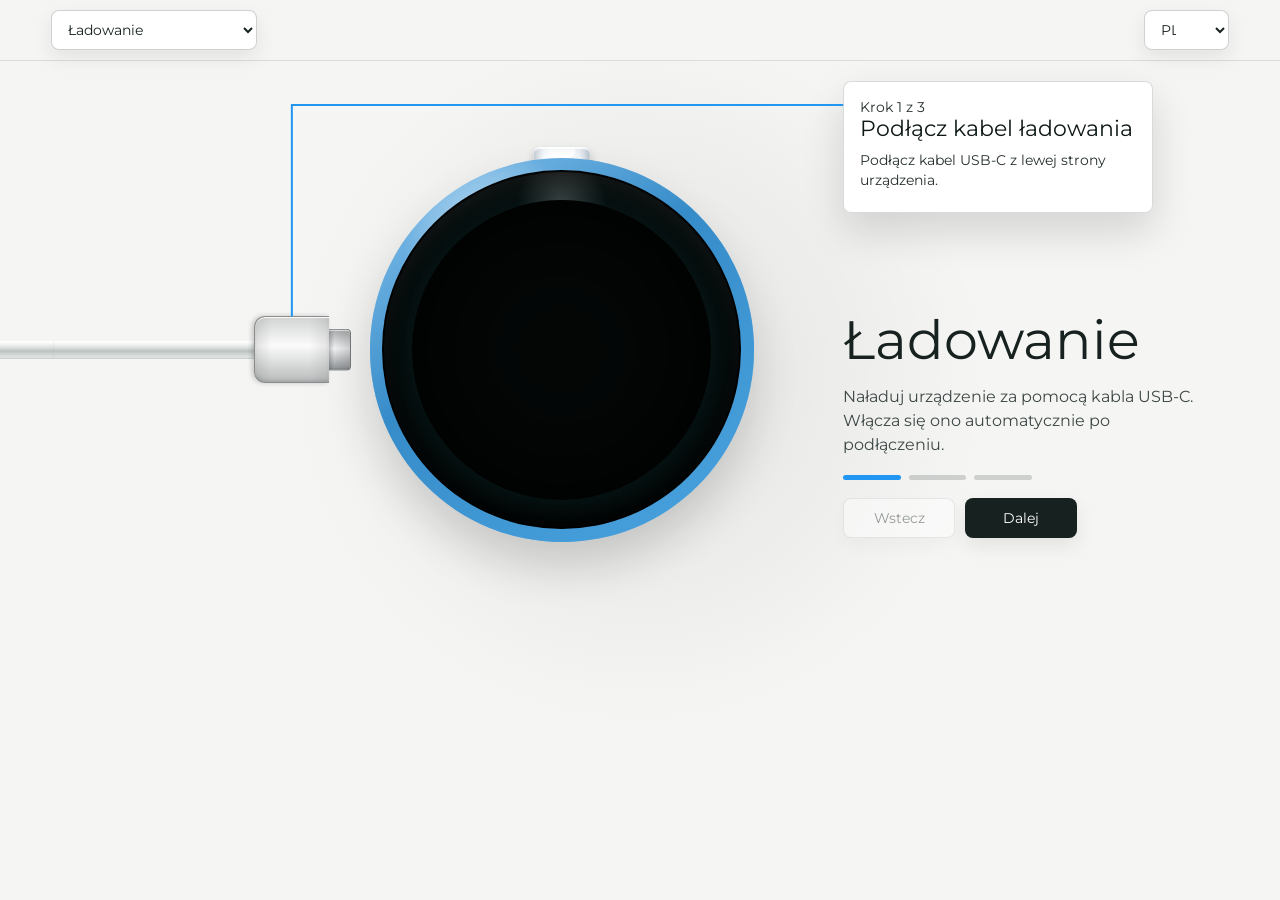
==== howto/011_charging.html @ 19d11f2d "feat: unified howto layout with multi-language and CI/CD" ====
<!DOCTYPE html>
<html lang="pl">
  <head>
    <meta charset="UTF-8" />
    <meta name="viewport" content="width=device-width, initial-scale=1.0" />
    <title></title>
    <link rel="preconnect" href="https://fonts.googleapis.com" />
    <link rel="preconnect" href="https://fonts.gstatic.com" crossorigin />
    <link href="https://fonts.googleapis.com/css2?family=Montserrat:wght@400&display=swap" rel="stylesheet" />
    <link rel="stylesheet" href="../styles.css" />
    <style>
      :root {
        --device-size: min(55vw, 600px);
      }

      body {
        align-items: stretch;
        overflow-x: hidden;
        background:
          radial-gradient(circle at 50% 42%, rgba(0, 0, 0, 0.08), transparent 42%),
          #f5f6f4;
      }

      .howto-header {
        position: fixed;
        inset: 0 0 auto;
        z-index: 50;
        min-height: 60px;
        display: flex;
        align-items: center;
        justify-content: flex-end;
        padding: 10px clamp(18px, 4vw, 64px);
        border-bottom: 1px solid rgba(23, 34, 32, 0.12);
        background: rgba(245, 246, 244, 0.9);
        -webkit-backdrop-filter: blur(14px);
        backdrop-filter: blur(14px);
      }

      .howto-stage {
        --device-size: min(30vw, 410px, calc(100svh - 180px));
        --charge-head-width: clamp(56px, calc(var(--device-size) * 0.195), 88px);
        --charge-head-height: clamp(49px, calc(var(--device-size) * 0.174), 78px);
        --charge-metal-width: clamp(17px, calc(var(--device-size) * 0.06), 27px);
        --charge-metal-height: clamp(32px, calc(var(--device-size) * 0.111), 50px);
        --charge-wire-head-overlap: 0px;
        --charge-metal-overlap: -1px;
        --charge-wire-width: clamp(104px, calc(var(--device-size) * 0.525), 292px);
        --charge-wire-height: clamp(13px, calc(var(--device-size) * 0.048), 23px);
        --charge-unplug-offset: clamp(-46px, calc(var(--device-size) * -0.105), -28px);
        --charge-callout-size: clamp(116px, calc(var(--device-size) * 0.414), 188px);
        --charge-br-large: clamp(8.6px, calc(var(--device-size) * 0.035), 14px);
        --charge-br-med: clamp(7.2px, calc(var(--device-size) * 0.029), 11.7px);
        --charge-br-small: clamp(2.9px, calc(var(--device-size) * 0.011), 4.7px);
        --charge-callout-left: clamp(29px, calc(var(--device-size) * 0.11), 44px);
        --howto-card-width: min(310px, calc(100vw - 40px));
        --case-padding: clamp(12px, calc(var(--device-size) * 0.033), 20px);
        --bezel-padding: clamp(18px, calc(var(--device-size) * 0.077), 48px);
        --howto-cross-scale: clamp(0.52, calc(var(--device-size) / 920), 0.68);
        --screen-size: calc(var(--device-size) - (var(--case-padding) * 2) - (var(--bezel-padding) * 2));
        min-height: 100svh;
        padding: clamp(72px, 9svh, 118px) clamp(28px, 6vw, 128px) 32px;
        position: relative;
        display: grid;
        grid-template-columns: minmax(340px, calc(var(--device-size) + var(--charge-wire-width) + var(--charge-head-width) + 32px)) minmax(280px, 360px);
        grid-template-rows: auto;
        grid-template-areas:
          "device side";
        align-items: start;
        justify-content: center;
        row-gap: clamp(34px, 4vw, 64px);
        column-gap: clamp(56px, 7vw, 120px);
      }

      .howto-stage .controls,
      .howto-stage .controls-toggle {
        display: none;
      }

      .howto-device-wrap {
        position: relative;
        isolation: isolate;
        display: grid;
        grid-template-columns: var(--charge-wire-width) var(--charge-head-width) var(--device-size);
        grid-template-rows: auto;
        justify-content: end;
        justify-items: end;
        align-items: center;
        width: min(100%, calc(var(--device-size) + var(--charge-wire-width) + var(--charge-head-width) + 32px));
        min-width: 0;
        padding-top: calc(var(--device-size) * 0.2);
        padding-inline: 0;
        grid-area: device;
      }

      .howto-card {
        grid-area: side;
        position: relative;
        justify-self: start;
        width: var(--howto-card-width);
        max-width: 100%;
        min-height: 132px;
        padding: 15px 16px 16px;
        border: 1px solid rgba(23, 34, 32, 0.16);
        border-radius: 8px;
        background: rgba(255, 255, 255, 0.94);
        color: #172220;
        box-shadow: 0 18px 42px rgba(0, 0, 0, 0.14);
      }

      .howto-connector {
        position: absolute;
        inset: 0;
        width: 100%;
        height: 100%;
        pointer-events: none;
        z-index: 15;
        overflow: visible;
      }

      .howto-connector path {
        fill: none;
        stroke: #2196f3;
        stroke-width: 2;
      }

      .howto-step-kicker {
        margin: 0 0 7px;
        color: #57615f;
        font-size: 12px;
        line-height: 1.2;
      }

      .howto-card h1 {
        margin: 0 0 8px;
        color: #0e1817;
        font-size: 22px;
        font-weight: 400;
        line-height: 1.12;
      }

      .howto-card p {
        margin: 0;
        color: #26302f;
        font-size: 14px;
        line-height: 1.45;
      }

      .howto-panel {
        display: grid;
        justify-self: start;
        margin-top: 232px;
        max-width: 360px;
        gap: 18px;
        color: #172220;
        grid-area: side;
      }

      .howto-panel h2 {
        margin: 0;
        font-size: clamp(30px, 5vw, 54px);
        font-weight: 400;
        line-height: 1;
      }

      .howto-panel p {
        margin: 0;
        max-width: 34ch;
        color: #3d4745;
        font-size: 16px;
        line-height: 1.5;
      }

      .howto-language {
        display: flex;
        align-items: center;
        gap: 10px;
      }

      .howto-language span {
        color: #57615f;
        font-size: 12px;
        line-height: 1.2;
      }

      .howto-language select {
        width: 180px;
        height: 40px;
        padding: 0 36px 0 12px;
        border: 1px solid rgba(23, 34, 32, 0.2);
        border-radius: 8px;
        background: #fff;
        color: #172220;
        font: inherit;
        font-size: 14px;
        cursor: pointer;
        box-shadow: 0 8px 20px rgba(0, 0, 0, 0.08);
      }

      .howto-controls {
        display: flex;
        flex-wrap: wrap;
        gap: 10px;
      }

      .howto-controls button {
        height: 40px;
        min-width: 112px;
        border: 1px solid rgba(23, 34, 32, 0.2);
        border-radius: 8px;
        background: #fff;
        color: #172220;
        font: inherit;
        font-size: 14px;
        cursor: pointer;
        box-shadow: 0 8px 20px rgba(0, 0, 0, 0.08);
      }

      .howto-controls button:last-child {
        background: #172220;
        color: #fff;
      }

      .howto-controls button:disabled {
        opacity: 0.42;
        cursor: default;
      }

      .howto-progress {
        display: grid;
        grid-template-columns: repeat(5, 1fr);
        gap: 8px;
        width: min(320px, 100%);
      }

      .howto-progress span {
        height: 5px;
        border-radius: 999px;
        background: rgba(23, 34, 32, 0.18);
      }

      .howto-progress span[aria-current="step"] {
        background: #2196f3;
      }

      .howto-stage .device__knob {
        top: calc(var(--device-size) * -0.028);
        z-index: 0;
      }

      .howto-stage .device::before {
        position: absolute;
        inset: 0;
        border-radius: inherit;
        background: inherit;
        content: "";
        pointer-events: none;
        z-index: 1;
      }

      .howto-stage .device__bezel {
        position: relative;
        z-index: 2;
      }

      .howto-stage .device {
        position: relative;
        grid-column: 3;
        grid-row: 1;
        justify-self: start;
        z-index: 2;
        max-width: 100%;
      }

      .howto-stage .device__knob-hit {
        z-index: 22;
      }

      .howto-stage .device__knob-hit::after {
        position: absolute;
        inset: -10px;
        border: 2px solid #2196f3;
        border-radius: inherit;
        box-shadow: 0 0 0 8px rgba(33, 150, 243, 0.18);
        content: "";
        opacity: 0;
        pointer-events: none;
      }

      .howto-stage .device--callout .device__knob-hit::after {
        animation: howto-pulse 1300ms ease-in-out infinite;
        opacity: 1;
      }

      .howto-stage .device--off .screen__art,
      .howto-stage .device--off .screen-panel {
        opacity: 0 !important;
        visibility: hidden !important;
      }

      .howto-stage .device--off .screen::after {
        opacity: 0.82;
      }

      .howto-stage .device--booting .rosary-view,
      .howto-stage .device--booting .beads {
        opacity: 0;
      }

      .howto-stage .cross {
        transform: translate(-50%, -50%) scale(var(--howto-cross-scale));
        transform-origin: center;
      }

      .usbc-cable {
        position: relative;
        left: var(--charge-unplug-offset);
        grid-column: 1 / 3;
        grid-row: 1;
        justify-self: end;
        display: flex;
        align-items: center;
        transition: left 0.6s cubic-bezier(0.22, 1, 0.36, 1);
        pointer-events: none;
      }

      .usbc-head::after {
        content: "";
        position: absolute;
        left: var(--charge-callout-left);
        top: 50%;
        width: var(--charge-callout-size);
        height: var(--charge-callout-size);
        margin-left: calc(var(--charge-callout-size) / -2);
        margin-top: calc(var(--charge-callout-size) / -2);
        border: 2px solid #2196f3;
        border-radius: 50%;
        box-shadow: 0 0 0 8px rgba(33, 150, 243, 0.18);
        opacity: 0;
        pointer-events: none;
      }

      .howto-stage.cable--callout .usbc-head::after {
        animation: howto-pulse 1300ms ease-in-out infinite;
      }

      .howto-stage[data-plugged="true"] .usbc-cable {
        left: 0;
      }

      .howto-device-wrap > .device {
        grid-column: 3;
        grid-row: 1;
      }

      .usbc-wire {
        position: relative;
        z-index: 3;
        width: var(--charge-wire-width);
        height: var(--charge-wire-height);
        margin-right: 0;
        border-radius: 0;
        background:
          linear-gradient(to bottom, rgba(255, 255, 255, 0.92) 0%, rgba(255, 255, 255, 0) 28%),
          linear-gradient(to bottom, #f8faf9 0%, #dfe4e2 35%, #bbc2c0 56%, #eef2f0 100%);
        box-shadow:
          inset 0 1px 1px rgba(255, 255, 255, 0.92),
          inset 0 -1px 2px rgba(88, 96, 94, 0.28);
      }

      .usbc-wire::before {
        position: absolute;
        top: 0;
        right: calc(100% - 1px);
        width: 100vw;
        height: 100%;
        background: inherit;
        box-shadow: inherit;
        content: "";
      }

      .usbc-head {
        position: relative;
        z-index: 4;
        width: var(--charge-head-width);
        height: var(--charge-head-height);
        border: 1px solid #8c8c8c;
        border-right: none;
        border-radius: var(--charge-br-med) 0 0 var(--charge-br-med);
        background:
          linear-gradient(90deg, rgba(118, 118, 118, 0.2), transparent 22%, transparent 74%, rgba(120, 120, 120, 0.18)),
          linear-gradient(to bottom, #d1d3d3 0%, #fbfbfb 44%, #b8bbbb 100%);
        box-shadow:
          -2px 0 5px rgba(0, 0, 0, 0.2),
          inset 0 1px 1px rgba(255, 255, 255, 0.95),
          inset 0 -2px 3px rgba(90, 96, 98, 0.22);
      }

      .usbc-metal {
        position: absolute;
        top: 50%;
        left: calc(var(--charge-wire-width) + var(--charge-head-width) - var(--charge-wire-head-overlap) + var(--charge-metal-overlap));
        width: var(--charge-metal-width);
        height: var(--charge-metal-height);
        background:
          linear-gradient(to right, rgba(82, 82, 82, 0.34), transparent 30%, rgba(82, 82, 82, 0.18)),
          linear-gradient(to bottom, #a8aaac 0%, #f2f3f4 47%, #8f9396 100%);
        border: 1.5px solid #74787a;
        border-left: none;
        border-radius: 0 var(--charge-br-small) var(--charge-br-small) 0;
        box-shadow:
          inset 0 1px 1px rgba(255, 255, 255, 0.8),
          inset 0 -1px 1px rgba(55, 58, 60, 0.28);
        transform: translateY(-50%);
        z-index: 1;
      }

      .device--charging .battery__fill {
        animation: battery-charge 2s ease-in-out infinite;
      }

      @keyframes battery-charge {
        0% { width: 4px; }
        100% { width: 45px; }
      }

      @keyframes howto-pulse {
        0%,
        100% {
          transform: scale(0.96);
          opacity: 0.62;
        }

        50% {
          transform: scale(1.1);
          opacity: 1;
        }
      }

      @media (max-width: 920px) {
        .howto-stage {
          --device-size: min(48vw, clamp(184px, 32svh, 340px));
          --case-padding: clamp(7px, calc(var(--device-size) * 0.033), 20px);
          --bezel-padding: clamp(12px, calc(var(--device-size) * 0.077), 48px);
          --howto-card-width: min(480px, 100%);
          --howto-card-height: 176px;
          padding-top: clamp(60px, 8svh, 90px);
          grid-template-columns: 1fr;
          grid-template-rows: auto auto auto;
          grid-template-areas:
            "card"
            "device"
            "panel";
          align-content: center;
          justify-items: center;
          gap: clamp(18px, 3svh, 28px);
        }

        .howto-card {
          grid-area: card;
          justify-self: center;
          width: var(--howto-card-width);
          box-sizing: border-box;
          height: var(--howto-card-height);
          min-height: 0;
          overflow: hidden;
        }

        .howto-device-wrap {
          display: grid;
          grid-template-columns: var(--charge-wire-width) var(--charge-head-width) var(--device-size);
          justify-self: center;
          width: calc(var(--device-size) + var(--charge-wire-width) + var(--charge-head-width));
          padding-top: calc(var(--device-size) * 0.2);
          transform: translateX(clamp(-18px, -2.6vw, -8px));
          overflow: visible;
        }

        .howto-device-wrap > .device {
          position: relative;
          top: auto;
          right: auto;
        }

        .howto-panel {
          grid-area: panel;
          justify-items: center;
          justify-self: center;
          margin-top: 0;
          text-align: center;
        }

        .howto-panel p {
          max-width: 44ch;
        }
      }

      @media (max-width: 620px) {
        .howto-stage {
          --device-size: min(52vw, clamp(170px, 33svh, 280px));
          --case-padding: clamp(6px, calc(var(--device-size) * 0.033), 20px);
          --bezel-padding: clamp(11px, calc(var(--device-size) * 0.077), 48px);
          --charge-head-width: clamp(54px, calc(var(--device-size) * 0.195), 86px);
          --charge-head-height: clamp(47px, calc(var(--device-size) * 0.174), 76px);
          --charge-wire-width: clamp(106px, calc(var(--device-size) * 0.5), 180px);
          --howto-card-width: min(480px, 100%);
          --howto-card-height: 184px;
          padding: clamp(76px, 10svh, 96px) clamp(8px, 2.5vw, 16px) 18px;
        }

        .howto-device-wrap {
          transform: translateX(clamp(-30px, -7vw, -16px));
        }

        .howto-header {
          min-height: 56px;
          padding-inline: 14px;
        }

        .howto-language {
          width: 100%;
          justify-content: flex-end;
        }

        .howto-language select {
          width: min(180px, 65vw);
        }

        .howto-card h1 {
          font-size: 19px;
        }

        .howto-panel {
          gap: 14px;
        }

        .howto-panel h2 {
          font-size: clamp(25px, 9vw, 34px);
        }

        .howto-panel p {
          font-size: 14px;
        }

        .howto-controls {
          width: 100%;
        }

        .howto-controls button {
          flex: 1 1 130px;
          min-width: 0;
        }
      }

      @media (max-height: 460px) and (orientation: landscape) {
        .howto-header {
          min-height: 52px;
          padding-block: 6px;
        }

        .howto-stage {
          --device-size: min(32vw, calc(100svh - 90px));
          padding-top: 64px;
          grid-template-columns: minmax(220px, calc(var(--device-size) + var(--charge-wire-width) + var(--charge-head-width) + 24px)) minmax(280px, 1fr);
          grid-template-rows: auto 1fr;
          grid-template-areas:
            "device side";
          align-content: center;
          gap: 18px;
        }

        .howto-card,
        .howto-panel {
          grid-area: side;
          justify-self: start;
          text-align: left;
        }

        .howto-panel {
          justify-items: start;
          margin-top: 172px;
          gap: 12px;
        }
      }
    </style>
  </head>
  <body>
    <header class="howto-header">
      <select id="howto-selector" class="howto-selector-control" style="height: 40px; padding: 0 12px; border: 1px solid rgba(23, 34, 32, 0.2); border-radius: 8px; background: #fff; color: #172220; font: inherit; font-size: 14px; cursor: pointer; margin-right: auto; box-shadow: 0 8px 20px rgba(0, 0, 0, 0.08);">
        <option value="010_onoff.html"></option>
        <option value="011_charging.html"></option>
        <option value="020_nav.html"></option>
      </select>
      <label class="howto-language" for="howto-language-control">
        <span id="howto-language-label" style="display: none;"></span>
        <select id="howto-language-control" style="width: 85px;">
          <option value="pl">PL</option>
          <option value="de">DE</option>
          <option value="en">EN</option>
          <option value="es">ES</option>
          <option value="fr">FR</option>
          <option value="la" disabled>LA</option>
          <option value="pt">PT</option>
        </select>
      </label>
    </header>
    <main class="howto-stage" data-step="0">
      <svg class="howto-connector" aria-hidden="true">
        <path />
      </svg>
      <div class="howto-device-wrap">
      <button id="controls-toggle" class="controls-toggle" type="button" aria-controls="controls-panel" aria-expanded="true">Hide controls</button>
      <form id="controls-panel" class="controls" aria-label="Display controls">
        <label>
          <span>View</span>
          <select id="view-control">
            <option value="rosary" selected>Rosary</option>
            <option value="mysteries">Mysteries</option>
            <option value="mystery">Mystery</option>
            <option value="intentions">Intentions</option>
            <option value="intentions-list">Intentions list</option>
            <option value="settings1">Settings1</option>
            <option value="settings2">Settings2</option>
            <option value="settings3">Settings3</option>
            <option value="settings4">Settings4</option>
            <option value="settings5">Settings5</option>
            <option value="settings6">Settings6</option>
            <option value="settings7">Settings7</option>
            <option value="fwupdate">FWUpdate</option>
          </select>
        </label>
        <div class="nav-control" aria-label="Screen navigation">
          <span>Navigation</span>
          <div class="nav-control__pad">
            <button class="nav-button nav-button--top" type="button" data-nav-direction="up" aria-label="Navigate up">↑</button>
            <button class="nav-button nav-button--right" type="button" data-nav-direction="right" aria-label="Navigate right">→</button>
            <button class="nav-center-button" type="button" aria-label="Advance rosary bead">●</button>
            <button class="nav-button nav-button--bottom" type="button" data-nav-direction="down" aria-label="Navigate down">↓</button>
            <button class="nav-button nav-button--left" type="button" data-nav-direction="left" aria-label="Navigate left">←</button>
          </div>
        </div>
        <label>
          <span>Language</span>
          <select id="language-control">
            <option value="pl" selected>Polski</option>
            <option value="en">English</option>
            <option value="de">Deutsch</option>
            <option value="es">Español</option>
            <option value="fr">Français</option>
            <option value="la">Latin</option>
            <option value="pt">Português</option>
          </select>
        </label>
        <label>
          <span>Firmware version</span>
          <select id="firmware-version-control">
            <option value="v1.28" selected>v1.28</option>
            <option value="v1.29">v1.29</option>
            <option value="v1.30">v1.30</option>
            <option value="v1.31">v1.31</option>
            <option value="v1.32">v1.32</option>
            <option value="v1.33">v1.33</option>
            <option value="v1.34">v1.34</option>
          </select>
        </label>
        <label>
          <span>Language version</span>
          <select id="language-version-control">
            <option value="v1.0" selected>v1.0</option>
            <option value="v1.1">v1.1</option>
            <option value="v1.2">v1.2</option>
            <option value="v1.3">v1.3</option>
            <option value="v1.4">v1.4</option>
            <option value="v1.5">v1.5</option>
            <option value="v1.6">v1.6</option>
            <option value="v1.7">v1.7</option>
            <option value="v1.8">v1.8</option>
            <option value="v1.9">v1.9</option>
          </select>
        </label>
        <label>
          <span>Mysteries entry</span>
          <select id="mysteries-selection-control"></select>
        </label>
        <label>
          <span>Mystery entry</span>
          <select id="mystery-selection-control">
            <option value="0" selected>-</option>
            <option value="1">I</option>
            <option value="2">II</option>
            <option value="3">III</option>
            <option value="4">IV</option>
            <option value="5">V</option>
          </select>
        </label>
        <label>
          <span>Time</span>
          <input id="time-control" type="time" step="1" value="18:25:09" />
        </label>
        <label>
          <span>Browser time</span>
          <select id="browser-time-control">
            <option value="off">Off</option>
            <option value="on" selected>On</option>
          </select>
        </label>
        <label>
          <span>Battery</span>
          <select id="battery-control">
            <option value="0">0%</option>
            <option value="25">25%</option>
            <option value="50" selected>50%</option>
            <option value="75">75%</option>
            <option value="100">100%</option>
          </select>
        </label>
        <label class="brightness-control">
          <span>Display brightness <output id="brightness-output">100%</output></span>
          <input id="brightness-control" type="range" min="1" max="100" step="1" value="100" />
        </label>
        <label class="bead-control">
          <span>Active bead <output id="bead-output">None</output></span>
          <input id="bead-control" type="range" min="0" max="59" step="1" value="0" />
        </label>
        <label>
          <span>BLE</span>
          <select id="ble-control">
            <option value="on">On</option>
            <option value="off" selected>Off</option>
          </select>
        </label>
        <label>
          <span>Background</span>
          <select id="background-control">
            <option value="">None</option>
            <option value="czestochowa">Czestochowa</option>
            <option value="fatima">Fatima</option>
            <option value="guadalupe">Guadalupe</option>
            <option value="jezus">Jezus</option>
            <option value="pmkdus" selected>PMKDUS</option>
          </select>
        </label>
        <label class="opacity-control">
          <span>Opacity <output id="background-opacity-output">50%</output></span>
          <input id="background-opacity-control" type="range" min="0" max="100" step="1" value="50" />
        </label>
        <button id="download-svg" class="download-btn" type="button">Download SVG</button>
      </form>
      <div class="usbc-cable" aria-hidden="true">
        <div class="usbc-wire"></div>
        <div class="usbc-head"></div>
        <div class="usbc-metal"></div>
      </div>
      <section class="device device--off" aria-label="Smart rosary main screen mockup">
        <div class="device__knob" aria-hidden="true"></div>
        <button class="device__knob-hit" type="button" aria-label="Power button"></button>
        <div class="device__bezel">
          <div class="screen">
            <div class="screen__art" aria-hidden="true">
              <div class="screen__bg"></div>
              <div class="screen__shade"></div>
            </div>
            <div class="screen-panel screen-panel--active rosary-panel" data-screen="rosary" aria-hidden="false">
              <div class="beads" id="beads" aria-hidden="true"></div>

              <div class="status rosary-view">
                <svg class="battery" viewBox="0 0 64 34" aria-hidden="true">
                  <rect class="battery__fill" x="6" y="7" width="13" height="20" rx="2"></rect>
                  <rect x="2" y="3" width="54" height="28" rx="5"></rect>
                  <rect class="battery__tip" x="56" y="10" width="5" height="14" rx="2"></rect>
                </svg>
<svg class="bluetooth" viewBox="0 0 24 24" aria-hidden="true">
  <defs>
    <mask id="bluetooth-cutout">
      <rect x="2" y="0" width="20" height="24" rx="10" fill="white" />

      <path
        d="M12 2l6.2 6.2L13.8 12l4.4 3.8L12 22v-7.2l-4.4 4.4L6 17.6l5.6-5.6L6 6.4 7.6 4.8 12 9.2V2Zm2 4.8v4l2.3-2L14 6.8Zm0 6.4v4l2.3-2L14 13.2Z"
        fill="black"
      />
    </mask>
  </defs>

  <rect
    class="bluetooth__bg"
    x="0"
    y="0"
    width="24"
    height="24"
    rx="7"
    fill="white"
    mask="url(#bluetooth-cutout)"
  />
</svg>
              </div>

              <div class="time rosary-view" id="time-display">18:25:09</div>
              <div class="rosary-mystery-title rosary-view" id="rosary-mystery-title"></div>
              <div class="rosary-mystery-scroll rosary-view" aria-hidden="true">
                <span id="rosary-mystery-scroll-text"></span>
              </div>

              <div class="cross rosary-view" aria-hidden="true">
                <span class="cross__h"></span>
                <span class="cross__v"></span>
                <span class="cross__center"></span>
              </div>
            </div>

            <div class="screen-panel mysteries-view mysteries" data-screen="mysteries" aria-hidden="true">
              <h1 class="mysteries__title" id="mysteries-title">Tajemnice</h1>
              <div class="mysteries__menu" role="list">
                <div class="mysteries__row mysteries__row--empty" id="mystery-row-empty" role="listitem">-</div>
                <div class="mysteries__row mysteries__row--selected" id="mystery-row-primary" role="listitem">radosne (pon./so.)</div>
                <div class="mysteries__row" id="mystery-row-secondary" role="listitem">światła (czw.)</div>
              </div>
            </div>

            <div class="screen-panel stats-view stats" data-screen="stats-durations" aria-hidden="true">
              <h1 class="stats__title">Statistics</h1>
              <div class="stats__subtitle" id="stats-durations-subtitle">Duration &amp; averages</div>
              <div class="stats__pairs" aria-label="Average prayer durations">
                <div class="stats__pair"><span id="stats-avg-bead">Avg bead :</span><strong>6s</strong></div>
                <div class="stats__pair"><span id="stats-avg-decade">Avg decade :</span><strong>5m 42s</strong></div>
                <div class="stats__pair"><span id="stats-avg-rosary">Avg rosary :</span><strong>31m 10s</strong></div>
                <div class="stats__pair"><span id="stats-avg-chaplet">Avg chaplet :</span><strong>18m 25s</strong></div>
              </div>
            </div>

            <div class="screen-panel stats-view stats" data-screen="stats-totals" aria-hidden="true">
              <h1 class="stats__title">Statistics</h1>
              <div class="stats__subtitle" id="stats-totals-subtitle">Totals (time)</div>
              <div class="stats__pairs stats__pairs--totals" aria-label="Total prayer durations">
                <div class="stats__pair"><span id="stats-total-rosary">Rosary :</span><strong>37h 24m</strong></div>
                <div class="stats__pair"><span id="stats-total-decades">Decades :</span><strong>82h 10m</strong></div>
                <div class="stats__pair"><span id="stats-total-beads">Beads :</span><strong>7h 42m</strong></div>
                <div class="stats__pair"><span id="stats-total-chaplet">Chaplet :</span><strong>4h 05m</strong></div>
              </div>
            </div>

            <div class="screen-panel stats-view stats" data-screen="stats-sets" aria-hidden="true">
              <h1 class="stats__title">Statistics</h1>
              <div class="stats__subtitle" id="stats-sets-subtitle">Mystery sets</div>
              <div class="stats__donut" aria-hidden="true"></div>
              <div class="stats__legend stats__legend--sets" id="stats-set-legend" aria-label="Mystery set counts"></div>
            </div>

            <div class="screen-panel stats-view stats" data-screen="stats-parts" aria-hidden="true">
              <h1 class="stats__title">Statistics</h1>
              <div class="stats__subtitle" id="stats-parts-subtitle">Parts I-V per set</div>
              <div class="stats__bars" id="stats-parts-bars" aria-label="Mystery part counts"></div>
              <div class="stats__part-key" id="stats-part-key" aria-hidden="true"></div>
            </div>

            <div class="screen-panel mystery-view mystery" data-screen="mystery" aria-hidden="true">
              <div class="mystery__content">
                <h1 class="mystery__title" id="mystery-title">Tajemnica</h1>
                <div class="mystery__roller" role="list">
                  <div class="mystery__row" role="listitem"><span>V</span></div>
                  <div class="mystery__row mystery__row--selected" role="listitem"><span>-</span></div>
                  <div class="mystery__row" role="listitem"><span>I</span></div>
                </div>
              </div>
            </div>

            <div class="screen-panel intentions-view intentions" data-screen="intentions" aria-hidden="true">
              <h1 class="intentions__title" id="intentions-title">Intencja</h1>
              <div class="intentions__month" id="intentions-month">Luty 2025</div>
              <div class="intentions__body" id="intentions-body">
                Módlmy się, aby wspólnota \n kościelna wspomagała pragnienia młodych ludzi, czujących powołanie do służenia misji Chrystusa w życiu kapłańskim i zakonnym.
              </div>
            </div>

            <div class="screen-panel intentions-list-view intentions-list" data-screen="intentions-list" aria-hidden="true">
              <h1 class="intentions-list__title" id="intentions-list-title">Intencje</h1>
              <div class="mystery__roller intentions-list__roller" id="intentions-list-roller" role="list">
                <div class="mystery__row" role="listitem"><span>Maj 2026</span></div>
                <div class="mystery__row mystery__row--selected" role="listitem"><span>Czerwiec 2026</span></div>
                <div class="mystery__row" role="listitem"><span>Lipiec 2026</span></div>
              </div>
            </div>

            <div class="screen-panel settings-view settings" data-screen="settings1" aria-hidden="true">
              <div class="settings__num" id="settings-num">1/7</div>
              <h1 class="settings__title" id="settings-title">Ustawienia</h1>
              <div class="settings__option settings__option--first">
                <div class="settings__label" id="settings-option-selected">Rozpocznij różaniec z wybraną Tajemnicą</div>
                <div class="settings__switch"><span></span></div>
              </div>
              <div class="settings__option settings__option--second">
                <div class="settings__label" id="settings-option-last">Rozpocznij różaniec z ostatnim stanem</div>
                <div class="settings__switch"><span></span></div>
              </div>
            </div>

            <div class="screen-panel settings2-view settings" data-screen="settings2" aria-hidden="true">
              <div class="settings__num" id="settings2-num">2/7</div>
              <h1 class="settings__title" id="settings2-title">Ustawienia</h1>
              <div class="settings__option settings__option--single">
                <div class="settings__label" id="settings2-option-haptic">Haptyczna informacja zwrotna (wibracja)</div>
                <div class="settings__switch settings__switch-single"><span></span></div>
              </div>
            </div>

            <div class="screen-panel settings3-view settings" data-screen="settings3" aria-hidden="true">
              <div class="settings__num" id="settings3-num">3/7</div>
              <h1 class="settings__title" id="settings3-title">Ustawienia</h1>
              <div class="settings__option settings__option--single">
                <div class="settings__label" id="settings3-option-brightness">Jasność ekranu</div>
                <div class="settings__slider" id="settings3-slider">
                  <div class="settings__slider-track"></div>
                  <div class="settings__slider-fill"></div>
                  <div class="settings__slider-knob"></div>
                </div>
                <div class="settings__value" id="settings3-value">100%</div>
              </div>
            </div>

            <div class="screen-panel settings4-view settings" data-screen="settings4" aria-hidden="true">
              <div class="settings__num" id="settings4-num">4/7</div>
              <h1 class="settings__title" id="settings4-title">Ustawienia</h1>
              <div class="settings__option settings__option--single">
                <div class="settings__label" id="settings4-option-tap-brightness">Jasność tapety</div>
                <div class="settings__slider settings__slider--zero" id="settings4-slider">
                  <div class="settings__slider-track"></div>
                  <div class="settings__slider-fill"></div>
                  <div class="settings__slider-knob"></div>
                </div>
                <div class="settings__value" id="settings4-value">0%</div>
              </div>
            </div>

            <div class="screen-panel settings5-view settings" data-screen="settings5" aria-hidden="true">
              <div class="settings__num" id="settings5-num">5/7</div>
              <h1 class="settings__title" id="settings5-title">Ustawienia</h1>
              <div class="settings__option settings__option--single">
                <div class="settings__label" id="settings5-option-orientation">Orientacja ekranu</div>
              </div>
              <div class="mystery__roller settings__orientation-roller" role="list">
                <div class="mystery__row" role="listitem"><span>0°</span></div>
                <div class="mystery__row mystery__row--selected" role="listitem"><span>90°</span></div>
                <div class="mystery__row" role="listitem"><span>180°</span></div>
              </div>
            </div>

            <div class="screen-panel settings6-view settings" data-screen="settings6" aria-hidden="true">
              <div class="settings__num" id="settings6-num">6/7</div>
              <h1 class="settings__title" id="settings6-title">Ustawienia</h1>
              <div class="settings__option settings__option--single">
                <div class="settings__label" id="settings6-option-shutdown">Auto wyłączenie</div>
              </div>
              <div class="mystery__roller settings__shutdown-roller" role="list">
                <div class="mystery__row" role="listitem"><span>300 s</span></div>
                <div class="mystery__row mystery__row--selected" role="listitem"><span>600 s</span></div>
                <div class="mystery__row" role="listitem"><span id="settings6-shutdown-never">Nigdy</span></div>
              </div>
            </div>

            <div class="screen-panel settings7-view settings" data-screen="settings7" aria-hidden="true">
              <div class="settings__qr-url" id="settings7-url">rosary-A1B2D3E4</div>
              <svg class="settings__qr" id="settings7-qr" viewBox="3 3 31 31" role="img" aria-label="https://drlechk.github.io/smartrosary/">
                <rect width="40" height="40" fill="#fff"></rect>
              </svg>
              <div class="settings__qr-more" id="settings7-more">v1.28 · pl v1.0</div>
            </div>

            <div class="screen-panel fwupdate-view fwupdate" data-screen="fwupdate" aria-hidden="true">
              <h1 class="fwupdate__title" id="fwupdate-title">Aktualizacja systemu</h1>
              <div class="fwupdate__file" id="fwupdate-file">firmware.bin</div>
              <div class="fwupdate__bar" aria-hidden="true">
                <div class="fwupdate__fill"></div>
                <div class="fwupdate__knob"></div>
              </div>
              <div class="fwupdate__percent" id="fwupdate-percent">5%</div>
              <div class="fwupdate__bytes" id="fwupdate-bytes">(75 kB / 1471 kB)</div>
            </div>
          </div>
          <div class="glass-overlay" aria-hidden="true"></div>
        </div>
      </section>
      </div>
      <article class="howto-card" aria-live="polite">
        <p class="howto-step-kicker" id="howto-step-kicker"></p>
        <h1 id="howto-step-title"></h1>
        <p id="howto-step-body"></p>
      </article>
      <aside class="howto-panel" id="howto-panel" aria-label="">
        <h2 id="howto-panel-title"></h2>
        <p id="howto-panel-body"></p>
        <div class="howto-progress" id="howto-progress" aria-label="">
          <span aria-current="step"></span>
          <span></span>
          <span></span>
          <span></span>
          <span></span>
        </div>
        <div class="howto-controls">
          <button id="howto-prev" type="button"></button>
          <button id="howto-next" type="button"></button>
        </div>
      </aside>
    </main>

    <script src="../smartrosary-language-fixtures.js"></script>
    <script src="../lang/pl.js"></script>
    <script src="../lang/en.js"></script>
    <script src="../lang/de.js"></script>
    <script src="../lang/es.js"></script>
    <script src="../lang/fr.js"></script>
    <script src="../lang/la.js"></script>
    <script src="../lang/pt.js"></script>
    <script src="../intentions/pl.js"></script>
    <script src="../intentions/en.js"></script>
    <script src="../intentions/de.js"></script>
    <script src="../intentions/es.js"></script>
    <script src="../intentions/fr.js"></script>
    <script src="../intentions/la.js"></script>
    <script src="../intentions/pt.js"></script>
    <script src="../asset-data.js"></script>
    <script src="../dom-to-svg.js"></script>
    <script src="../smartrosary-mockup.js"></script>
    <script src="howto-i18n.js"></script>
    <script src="lang/de.js"></script>
    <script src="lang/en.js"></script>
    <script src="lang/pl.js"></script>
    <script src="lang/es.js"></script>
    <script src="lang/fr.js"></script>
    <script src="lang/la.js"></script>
    <script src="lang/pt.js"></script>
    <script>
      (() => {
        let { common, tutorial, language } = window.SmartRosaryHowtoI18n.getTutorial("charging");
        const stage = document.querySelector(".howto-stage");
        const controlsPanel = document.getElementById("controls-panel");
        const device = document.querySelector(".device");
        const knob = document.querySelector(".device__knob");
        const knobHit = document.querySelector(".device__knob-hit");
        const screenBg = document.querySelector(".screen__bg");
        const title = document.getElementById("howto-step-title");
        const body = document.getElementById("howto-step-body");
        const kicker = document.getElementById("howto-step-kicker");
        const panel = document.getElementById("howto-panel");
        const panelTitle = document.getElementById("howto-panel-title");
        const panelBody = document.getElementById("howto-panel-body");
        const languageLabel = document.getElementById("howto-language-label");
        const languageSelect = document.getElementById("howto-language-control");
        const progressWrap = document.getElementById("howto-progress");
        const prev = document.getElementById("howto-prev");
        const next = document.getElementById("howto-next");
        let progress = Array.from(document.querySelectorAll(".howto-progress span"));
        const viewControl = document.getElementById("view-control");
        const mockupLanguageControl = document.getElementById("language-control");
        const browserTimeControl = document.getElementById("browser-time-control");
        const bleControl = document.getElementById("ble-control");
        const backgroundControl = document.getElementById("background-control");
        const backgroundOpacityControl = document.getElementById("background-opacity-control");
        function normalizeChargingSteps(sourceSteps) {
          const [plugStep, startupStep, chargingStep, unplugStep] = sourceSteps;
          const rosaryChargingStep = chargingStep ?? startupStep;
          const finalStep = unplugStep ?? chargingStep ?? sourceSteps[sourceSteps.length - 1];

          return [
            plugStep,
            rosaryChargingStep
              ? {
                  ...rosaryChargingStep,
                  title: startupStep?.title ?? rosaryChargingStep.title,
                  body: startupStep?.body ?? rosaryChargingStep.body,
                  booting: false,
                  on: true,
                  plugged: true,
                  charging: true,
                }
              : null,
            finalStep,
          ].filter(Boolean);
        }

        let steps = normalizeChargingSteps(tutorial.steps);
        let currentStep = 0;
        let bootSequenceTimer = null;

        controlsPanel.addEventListener("submit", (event) => {
          event.preventDefault();
        });

        function applyCopy() {
          document.documentElement.lang = language;
          document.title = tutorial.documentTitle;
          panel.setAttribute("aria-label", common.navigationLabel);
          progressWrap.setAttribute("aria-label", common.progressLabel);
          panelTitle.textContent = tutorial.panelTitle;
          panelBody.textContent = tutorial.panelBody;
          const dict = window.SmartRosaryHowtoI18n.dictionaries[language] || window.SmartRosaryHowtoI18n.dictionaries["en"];
          if (dict && dict.tutorials && typeof howtoSelector !== 'undefined' && howtoSelector) {
            howtoSelector.options[0].textContent = (dict.tutorials.onoff && dict.tutorials.onoff.panelTitle) || "Power on and off";
            howtoSelector.options[1].textContent = (dict.tutorials.charging && dict.tutorials.charging.panelTitle) || "Charging";
            howtoSelector.options[2].textContent = (dict.tutorials.nav && dict.tutorials.nav.panelTitle) || "Navigation";
          }
          if (languageLabel) languageLabel.textContent = common.language;
          languageSelect.value = language;
          prev.textContent = common.previous;
          next.textContent = common.next;
          renderProgressDots();
        }

        function renderProgressDots() {
          progressWrap.innerHTML = "";
          steps.forEach(() => {
            progressWrap.appendChild(document.createElement("span"));
          });
          progress = Array.from(progressWrap.querySelectorAll("span"));
        }

        function selectLanguage(requestedLanguage) {
          const copy = window.SmartRosaryHowtoI18n.getTutorial("charging", requestedLanguage);

          common = copy.common;
          tutorial = copy.tutorial;
          language = copy.language;
          steps = normalizeChargingSteps(tutorial.steps);
          currentStep = Math.min(currentStep, steps.length - 1);

          const url = new URL(window.location.href);
          url.searchParams.set("lang", language);
          try {
            window.history.replaceState(null, "", url);
          } catch {
            // Some browsers restrict History API updates for local file URLs.
          }

          applyCopy();
          renderStep(currentStep);
        }

        function dispatch(control, eventName) {
          control.dispatchEvent(new Event(eventName, { bubbles: true }));
        }

        function setChargingWallpaper(opacity = 50) {
          backgroundControl.value = "pmkdus";
          backgroundOpacityControl.value = String(opacity);
          screenBg.style.backgroundImage = 'url("../bg/pmkdus.png")';
          screenBg.style.opacity = String(opacity / 100);
        }

        function prepareMockup(backgroundOpacity = 50) {
          browserTimeControl.value = "on";
          dispatch(browserTimeControl, "change");
          bleControl.value = "off";
          dispatch(bleControl, "change");
          document.querySelector(".bluetooth")?.classList.add("bluetooth--off");
          mockupLanguageControl.value = language;
          dispatch(mockupLanguageControl, "change");
          viewControl.value = "rosary";
          dispatch(viewControl, "change");
          setChargingWallpaper(backgroundOpacity);
          dispatch(backgroundControl, "change");
          dispatch(backgroundOpacityControl, "input");
          setChargingWallpaper(backgroundOpacity);
        }

        function renderStep(index) {
          const step = steps[index];

          if (bootSequenceTimer) {
            clearTimeout(bootSequenceTimer);
            bootSequenceTimer = null;
          }

          currentStep = index;
          stage.dataset.step = String(index);
          title.textContent = step.title;
          body.textContent = step.body;
          kicker.textContent = window.SmartRosaryHowtoI18n.format(common.stepCounter, {
            current: index + 1,
            total: steps.length,
          });
          prev.disabled = index === 0;
          next.disabled = index === steps.length - 1;
          progress.forEach((item, progressIndex) => {
            if (progressIndex === index) {
              item.setAttribute("aria-current", "step");
            } else {
              item.removeAttribute("aria-current");
            }
          });

          prepareMockup(step.booting ? 100 : 50);
          device.classList.toggle("device--off", Boolean(step.off));
          device.classList.toggle("device--booting", Boolean(step.booting));
          device.classList.toggle("device--charging", Boolean(step.charging));
          stage.classList.toggle("cable--callout", !step.plugged);
          if (step.plugged) {
            stage.setAttribute("data-plugged", "true");
          } else {
            stage.removeAttribute("data-plugged");
          }

          if (step.booting) {
            bootSequenceTimer = setTimeout(() => {
              if (currentStep !== index) return;

              device.classList.remove("device--booting");
              setChargingWallpaper(50);
              dispatch(backgroundOpacityControl, "input");
              setChargingWallpaper(50);
              bootSequenceTimer = null;
            }, 2000);
          }

          let start = performance.now();
          function animateLine(time) {
            updateConnector();
            if (time - start < 900) {
              requestAnimationFrame(animateLine);
            }
          }
          requestAnimationFrame(animateLine);
          setTimeout(updateConnector, 920);
        }

        prev.addEventListener("click", () => {
          renderStep(Math.max(0, currentStep - 1));
        });

        next.addEventListener("click", () => {
          renderStep(Math.min(steps.length - 1, currentStep + 1));
        });

        knobHit.addEventListener("click", () => {
          renderStep(Math.min(steps.length - 1, currentStep + 1));
        });

        
        const howtoSelector = document.getElementById("howto-selector");
        if (howtoSelector) {
          howtoSelector.value = "011_charging.html";
          howtoSelector.addEventListener("change", () => {
            const url = new URL(howtoSelector.value, window.location.href);
            url.searchParams.set("lang", language);
            window.location.href = url.href;
          });
        }
        languageSelect.addEventListener("change", () => {
          selectLanguage(languageSelect.value);
        });

        window.addEventListener("resize", updateConnector);

        
        function buildBeads() {
          const beads = document.getElementById("beads");
          if (!beads) return;
          const totalBeads = 59;
          const loopStart = 4;
          const beadsPerDecade = 10;
          const screenBase = 240;
          const radius = 110;
          const cx = 120;
          const cy = 120;
          const angleStep = 360 / (totalBeads - loopStart);
          const tailPositions = [[cx, 182], [cx, 194], [cx, 206], [cx, 218]];
          const toPercent = (value) => `${(value / screenBase) * 100}%`;

          beads.replaceChildren();

          for (let index = 0; index < totalBeads; index += 1) {
            const bead = document.createElement("span");
            const isTail = index < loopStart;
            const isRed = index === 0 || (!isTail && (index - loopStart) % (beadsPerDecade + 1) === 0);
            const size = isRed ? 10 : 8;
            let x;
            let y;

            bead.className = `bead bead--${isRed ? "red" : "blue"}`;
            if (isTail) {
              [x, y] = tailPositions[index];
            } else {
              const angle = (90 + (index - loopStart) * angleStep) * (Math.PI / 180);
              x = cx + Math.trunc(radius * Math.cos(angle));
              y = cy + Math.trunc(radius * Math.sin(angle));
            }
            bead.style.left = toPercent(x - size / 2);
            bead.style.top = toPercent(y - size / 2);
            bead.style.width = toPercent(size);
            bead.style.height = toPercent(size);

            beads.appendChild(bead);
          }
        }

        function updateClock() {
          const now = new Date();
          const time = now.toLocaleTimeString(language || navigator.language, { hour12: false });
          const timeDisplay = document.getElementById("time-display");
          if (timeDisplay) timeDisplay.textContent = time;
        }

        buildBeads();
        updateClock();
        window.setInterval(updateClock, 1000);

        function updateConnector() {
          const card = document.querySelector(".howto-card");
          const connectorTarget = currentStep === 1 ? document.querySelector(".battery") : document.querySelector(".usbc-head");
          const connectorPath = document.querySelector(".howto-connector path");
          if (!card || !connectorPath || !connectorTarget) return;

          const stageRect = stage.getBoundingClientRect();
          const cardRect = card.getBoundingClientRect();
          const targetRect = connectorTarget.getBoundingClientRect();
          const isMobile = window.innerWidth <= 920;

          const endX = currentStep === 1
            ? targetRect.left + targetRect.width / 2 - stageRect.left
            : targetRect.left + targetRect.width / 2 - stageRect.left;
          const endY = currentStep === 1
            ? targetRect.top + targetRect.height / 2 - stageRect.top
            : targetRect.top - stageRect.top;
          const cardAnchorX = cardRect.left - stageRect.left;

          if (isMobile) {
            const cardAnchorY = cardRect.bottom - stageRect.top;
            connectorPath.setAttribute("d", `M ${endX} ${cardAnchorY} L ${endX} ${endY}`);
          } else {
            const cardAnchorY = cardRect.top + 24 - stageRect.top;
            connectorPath.setAttribute("d", `M ${endX} ${endY} L ${endX} ${cardAnchorY} L ${cardAnchorX} ${cardAnchorY}`);
          }
        }

        window.addEventListener("load", () => {
          applyCopy();
          renderStep(0);
          updateConnector();
        });
        window.addEventListener("resize", updateConnector);
      })();
    </script>
  </body>
</html>
---- styles.css ----
:root {
  --device-size: min(84vw, 940px);
  --screen-size: calc(var(--device-size) * 0.78);
  --case-padding: calc(var(--device-size) * 0.033);
  --bezel-padding: calc((var(--device-size) - var(--screen-size) - (var(--case-padding) * 2)) / 2);
  --screen-canvas: #152322;
  --case-blue: #368cc9;
  --case-blue-light: #8ec7f0;
  --lv-blue: #2196f3;
  --lv-light-blue: #03a9f4;
  --lv-red: #f44336;
  --white: #f7fbff;
}

* {
  box-sizing: border-box;
}

body {
  margin: 0;
  min-height: 100vh;
  display: grid;
  place-items: center;
  background:
    radial-gradient(circle at 50% 42%, rgba(0, 0, 0, 0.08), transparent 42%),
    #f1f1f1;
  font-family: "Montserrat", Arial, Helvetica, sans-serif;
}

.stage {
  width: 100%;
  padding: 24px;
  display: grid;
  place-items: center;
}

.controls-toggle {
  position: fixed;
  top: 18px;
  right: 18px;
  z-index: 30;
  min-width: 128px;
  height: 32px;
  border: 1px solid rgba(0, 0, 0, 0.18);
  border-radius: 999px;
  background: rgba(255, 255, 255, 0.82);
  color: #172220;
  font: inherit;
  font-size: 13px;
  font-weight: 400;
  cursor: pointer;
  box-shadow: 0 8px 24px rgba(0, 0, 0, 0.08);
}

.controls {
  position: fixed;
  top: 64px;
  right: 18px;
  bottom: 18px;
  z-index: 29;
  width: min(260px, calc(100vw - 36px));
  display: grid;
  align-content: start;
  gap: 12px;
  overflow-y: auto;
  padding: 14px;
  border: 1px solid rgba(0, 0, 0, 0.12);
  border-radius: 14px;
  background: rgba(255, 255, 255, 0.84);
  backdrop-filter: blur(16px);
  box-shadow: 0 8px 24px rgba(0, 0, 0, 0.08);
  transition:
    transform 180ms ease,
    opacity 180ms ease;
}

.controls--collapsed {
  opacity: 0;
  pointer-events: none;
  transform: translateX(calc(100% + 24px));
}

.controls label {
  display: grid;
  gap: 4px;
  width: 100%;
  color: #24302f;
  font-size: 12px;
  font-weight: 400;
}

.controls input,
.controls select,
.download-btn {
  width: 100%;
  min-width: 0;
  height: 32px;
  border: 1px solid rgba(0, 0, 0, 0.18);
  border-radius: 6px;
  background: #fff;
  color: #111;
  font: inherit;
  font-size: 13px;
  font-weight: 400;
  padding: 0 8px;
}

.opacity-control {
  min-width: 0;
}

.brightness-control span,
.bead-control span,
.opacity-control span {
  display: flex;
  justify-content: space-between;
  gap: 12px;
}

.brightness-control input,
.bead-control input,
.opacity-control input {
  width: 100%;
  padding: 0;
}

.download-btn {
  cursor: pointer;
  font-weight: 400;
}

.nav-control {
  display: grid;
  gap: 6px;
  width: 100%;
  color: #24302f;
  font-size: 12px;
  font-weight: 400;
}

.nav-control__pad {
  width: 100%;
  display: grid;
  grid-template-columns: repeat(3, 32px);
  grid-template-rows: repeat(3, 32px);
  justify-content: center;
  gap: 4px;
}

@media (max-width: 720px) {
  .stage {
    padding: 14px;
  }

  .controls-toggle {
    top: 10px;
    right: 10px;
  }

  .controls {
    top: 54px;
    right: 10px;
    bottom: 10px;
    width: min(240px, calc(100vw - 20px));
  }
}

.device {
  position: relative;
  width: var(--device-size);
  height: var(--device-size);
  aspect-ratio: 1;
  border-radius: 50%;
  padding: var(--case-padding);
  background:
    radial-gradient(circle at 34% 24%, rgba(255, 255, 255, 0.86), rgba(255, 255, 255, 0) 25%),
    linear-gradient(145deg, var(--case-blue-light) 0%, var(--case-blue) 42%, #4aa4df 100%);
  box-shadow:
    0 24px 46px rgba(0, 0, 0, 0.16),
    inset 0 1px 5px rgba(255, 255, 255, 0.9),
    inset 0 -2px 6px rgba(59, 96, 150, 0.22);
}

.device__knob {
  position: absolute;
  top: calc(var(--device-size) * -0.035);
  left: 50%;
  width: calc(var(--device-size) * 0.15);
  height: calc(var(--device-size) * 0.055);
  transform: translateX(-50%);
  border-radius: calc(var(--device-size) * 0.014) calc(var(--device-size) * 0.014) calc(var(--device-size) * 0.006) calc(var(--device-size) * 0.006);
  background:
    radial-gradient(ellipse at 50% 18%, rgba(255, 255, 255, 0.98) 0 34%, rgba(255, 255, 255, 0) 35%),
    linear-gradient(90deg, #d7dce2 0%, #f8fbff 18%, #ffffff 50%, #eef3f8 82%, #cfd6de 100%),
    linear-gradient(180deg, #ffffff 0%, #edf2f7 58%, #c8d1dc 100%);
  box-shadow:
    0 4px 8px rgba(0, 0, 0, 0.18),
    inset 0 2px 2px rgba(255, 255, 255, 0.96),
    inset 0 -3px 5px rgba(93, 112, 132, 0.28),
    inset 7px 0 8px rgba(86, 103, 124, 0.1),
    inset -7px 0 8px rgba(86, 103, 124, 0.14);
  pointer-events: none;
  transition:
    transform 80ms ease,
    box-shadow 80ms ease;
  z-index: -1;
}

.device__knob--pressed {
  transform: translateX(-50%) translateY(calc(var(--device-size) * 0.01));
  box-shadow:
    0 2px 4px rgba(0, 0, 0, 0.2),
    inset 0 1px 2px rgba(255, 255, 255, 0.9),
    inset 0 -2px 4px rgba(93, 112, 132, 0.34),
    inset 7px 0 8px rgba(86, 103, 124, 0.1),
    inset -7px 0 8px rgba(86, 103, 124, 0.14);
}

.device__knob-hit {
  position: absolute;
  top: calc(var(--device-size) * -0.035);
  left: 50%;
  z-index: 8;
  width: calc(var(--device-size) * 0.15);
  height: calc(var(--device-size) * 0.055);
  border: 0;
  border-radius: calc(var(--device-size) * 0.014) calc(var(--device-size) * 0.014) calc(var(--device-size) * 0.006) calc(var(--device-size) * 0.006);
  padding: 0;
  background: transparent;
  cursor: pointer;
  transform: translateX(-50%);
}

.device__knob-hit:focus-visible {
  outline: 2px solid rgba(33, 150, 243, 0.72);
  outline-offset: 3px;
}

.device__knob-hit:active {
  transform: translateX(-50%) translateY(1px);
}

.nav-button,
.nav-center-button {
  display: grid;
  place-items: center;
  width: 32px;
  height: 32px;
  border: 1px solid rgba(20, 72, 112, 0.36);
  border-radius: 50%;
  background:
    radial-gradient(circle at 34% 24%, rgba(255, 255, 255, 0.92), rgba(255, 255, 255, 0.08) 42%),
    linear-gradient(145deg, #8ec7f0 0%, #368cc9 64%, #2875ad 100%);
  color: rgba(255, 255, 255, 0.96);
  font: inherit;
  font-size: 17px;
  line-height: 1;
  text-shadow: 0 1px 2px rgba(0, 0, 0, 0.24);
  box-shadow:
    inset 0 1px 2px rgba(255, 255, 255, 0.8),
    inset 0 -2px 4px rgba(18, 70, 116, 0.34),
    0 5px 10px rgba(0, 0, 0, 0.16);
  cursor: pointer;
}

.nav-button:hover:not(:disabled),
.nav-button:focus-visible,
.nav-center-button:hover,
.nav-center-button:focus-visible {
  outline: none;
  filter: brightness(1.08);
}

.nav-button:active:not(:disabled),
.nav-center-button:active {
  transform: scale(0.95);
}

.nav-button:disabled {
  cursor: default;
  opacity: 0.32;
}

.nav-button--top {
  grid-column: 2;
  grid-row: 1;
}

.nav-button--right {
  grid-column: 3;
  grid-row: 2;
}

.nav-center-button {
  grid-column: 2;
  grid-row: 2;
  font-size: 13px;
}

.nav-button--bottom {
  grid-column: 2;
  grid-row: 3;
}

.nav-button--left {
  grid-column: 1;
  grid-row: 2;
}

.device__bezel {
  position: relative;
  width: 100%;
  height: 100%;
  aspect-ratio: 1;
  border-radius: 50%;
  padding: var(--bezel-padding);
  overflow: hidden;
  background:
    radial-gradient(circle at 50% 9%, rgba(255, 255, 255, 0.2), transparent 12%),
    radial-gradient(circle at 50% 50%, #061313 57%, #020404 72%, #202020 100%);
  box-shadow:
    inset 0 0 0 2px rgba(0, 0, 0, 0.88),
    inset 0 10px 22px rgba(255, 255, 255, 0.08),
    inset 0 -10px 20px rgba(0, 0, 0, 0.72);
}

.glass-overlay {
  position: absolute;
  inset: 0;
  border-radius: 50%;
  background: url("./assets/overlay.png") center / 100% 100% no-repeat;
  mix-blend-mode: screen;
  opacity: 0.32;
  pointer-events: none;
  z-index: 7;
}

.screen {
  position: relative;
  z-index: 1;
  width: 100%;
  height: 100%;
  aspect-ratio: 1;
  border-radius: 50%;
  overflow: hidden;
  background: var(--screen-canvas);
  box-shadow:
    inset 0 0 58px rgba(0, 0, 0, 0.96),
    inset 0 0 120px rgba(0, 0, 0, 0.78);
}

.screen::after {
  position: absolute;
  inset: 0;
  z-index: 6;
  border-radius: 50%;
  background: #000;
  content: "";
  opacity: var(--display-dim-opacity, 0);
  pointer-events: none;
}

.screen__art,
.screen__bg,
.screen__shade {
  position: absolute;
}

.screen__art {
  inset: 0;
  border-radius: 50%;
  overflow: hidden;
  z-index: 0;
}

.screen__bg,
.screen__shade {
  inset: 0;
  border-radius: 50%;
}

.screen__bg {
  background-position: center;
  background-repeat: no-repeat;
  background-size: 101% 101%;
  opacity: 0;
}

.screen__shade {
  background:
    radial-gradient(circle at 50% 54%, transparent 0 44%, rgba(0, 0, 0, 0.18) 66%, rgba(0, 0, 0, 0.56) 100%);
}

.status {
  position: absolute;
  inset: 0;
  z-index: 2;
  pointer-events: none;
}

.battery {
  position: absolute;
  top: calc(var(--screen-size) * 22 / 240);
  left: calc(50% + (var(--screen-size) * -5 / 240));
  transform: translateX(-50%);
  width: calc(var(--screen-size) * 0.071);
  height: auto;
  fill: none;
  stroke: rgba(255, 255, 255, 0.96);
  stroke-width: 3;
  filter:
    drop-shadow(0 0 4px rgba(255, 255, 255, 0.48))
    drop-shadow(0 0 12px rgba(255, 255, 255, 0.24));
}

.battery__fill {
  fill: rgba(255, 255, 255, 0.96);
  stroke: none;
}

.battery__tip {
  fill: rgba(255, 255, 255, 0.96);
  stroke: none;
}

.bluetooth {
  position: absolute;
  top: calc(var(--screen-size) * 19 / 240);
  left: calc(50% + (var(--screen-size) * 11 / 240));
  transform: translateX(-50%);
  width: calc(var(--screen-size) * 12 / 240);
  height: calc(var(--screen-size) * 16 / 240);
  filter:
    drop-shadow(0 0 4px rgba(255, 255, 255, 0.48))
    drop-shadow(0 0 12px rgba(255, 255, 255, 0.24));
}

.bluetooth__bg {
  fill: rgba(255, 255, 255, 0.98);
}

.bluetooth__mark {
  fill: transparent;
}

.bluetooth--off {
  filter: none;
}

.bluetooth--off .bluetooth__bg {
  fill: rgba(92, 101, 104, 0.95);
}

.bluetooth--off .bluetooth__mark {
  fill: rgba(92, 101, 104, 0.95);
}

.time {
  position: absolute;
  top: calc(var(--screen-size) * 33 / 240);
  left: 50%;
  transform: translateX(-50%);
  color: var(--white);
  font-size: calc(var(--screen-size) * 11 / 240);
  font-weight: 400;
  letter-spacing: 0;
  text-shadow:
    0 0 4px rgba(255, 255, 255, 0.46),
    0 0 12px rgba(255, 255, 255, 0.24);
  z-index: 2;
  pointer-events: none;
}

.rosary-mystery-title {
  position: absolute;
  top: calc(var(--screen-size) *48 / 240);
  left: 50%;
  width: calc(var(--screen-size) * 142 / 240);
  transform: translateX(-50%);
  color: var(--white);
  font-size: calc(var(--screen-size) * 16 / 240);
  font-weight: 400;
  line-height: 1.08;
  letter-spacing: 0;
  text-align: center;
  white-space: pre-line;
  text-shadow:
    0 0 4px rgba(255, 255, 255, 0.42),
    0 0 10px rgba(255, 255, 255, 0.2);
  z-index: 2;
  pointer-events: none;
}

.rosary-mystery-scroll {
  position: absolute;
  top: calc(var(--screen-size) * 84 / 240);
  left: 50%;
  width: calc(var(--screen-size) * 168 / 240);
  height: calc(var(--screen-size) * 18 / 240);
  overflow: hidden;
  transform: translateX(-50%);
  color: rgba(255, 255, 255, 0.94);
  font-size: calc(var(--screen-size) * 16 / 240);
  font-weight: 400;
  line-height: calc(var(--screen-size) * 18 / 240);
  letter-spacing: 0;
  text-align: left;
  text-shadow:
    0 0 4px rgba(255, 255, 255, 0.38),
    0 0 9px rgba(255, 255, 255, 0.18);
  z-index: 2;
  pointer-events: none;
}

.rosary-mystery-scroll span {
  display: inline-block;
  width: max-content;
  min-width: 100%;
  padding-left: 0;
  white-space: nowrap;
  will-change: transform;
}

.rosary-mystery-scroll span::after {
  content: attr(data-scroll-text);
  padding-left: 0;
}

.rosary-mystery-scroll__text--static {
  display: block;
  width: 100%;
  text-align: center;
  animation: none !important;
  transform: translateX(0) !important;
}

.rosary-mystery-scroll__text--static::after {
  content: "";
}

.rosary-mystery-scroll span:empty {
  animation: none !important;
}

@keyframes rosary-mystery-scroll {
  from {
    transform: translateX(0);
  }

  to {
    transform: translateX(calc(-1 * var(--scroll-distance)));
  }
}

.cross {
  position: absolute;
  top: 50%;
  left: 50%;
  width: 0;
  height: 0;
  transform: translate(-50%, -50%);
  z-index: 2;
  pointer-events: none;

  filter:
    drop-shadow(0 0 2px rgba(255,255,255,.8))
    drop-shadow(0 0 6px rgba(180,240,255,.9))
    drop-shadow(0 0 12px rgba(80,220,255,1))
    drop-shadow(0 0 24px rgba(40,180,255,.9))
    drop-shadow(0 0 48px rgba(0,160,255,.7));
}

.cross__h,
.cross__v{
  position: absolute;
  display: block;

  /* uniform LED fill */
  background: #55e4ff;

  border-radius: 999px;
  

  /* subtle LED lens effect */
  box-shadow:
    inset 0 1px 1px rgba(255,255,255,.45),
    inset 0 -1px 2px rgba(0,70,130,.2);
}

.cross__h {
  width: calc(var(--screen-size) * 34 / 240);
  height: calc(var(--screen-size) * 8 / 240);
  top: calc(var(--screen-size) * 0.079);
  left: 50%;
  transform: translate(-50%, -50%);
}

.cross__v {
  width: calc(var(--screen-size) * 8 / 240);
  height: calc(var(--screen-size) * 50 / 240);
  top: calc(var(--screen-size) * 0.113);
  left: 50%;
  transform: translate(-50%, -50%);
  z-index: 1;
}

.cross__center {
z-index: 3;
position: absolute;
  width: calc(var(--screen-size) * 8 / 240);
  height: calc(var(--screen-size) * 8 / 240);
  top: calc(var(--screen-size) * 19 / 240);
  left: 50%;
  transform: translate(-50%, -50%);
  background: #55e4ff;
}

.beads {
  position: absolute;
  inset: 0;
  z-index: 2;
}

.screen-panel {
  position: absolute;
  inset: 0;
  z-index: 2;
  opacity: 1;
  visibility: hidden;
  pointer-events: none;
  transform: translate3d(0, 0, 0);
  transition: none;
  will-change: transform;
}

.screen-panel--active,
.screen-panel--exiting {
  visibility: visible;
  transition: none;
}

.screen-panel--active {
  z-index: 3;
  pointer-events: auto;
  transform: translate3d(0, 0, 0);
}

.screen-panel--exiting {
  z-index: 2;
  pointer-events: none;
}

.screen-panel--no-transition {
  transition: none !important;
}

.screen-panel--enter-left {
  transform: translate3d(-100%, 0, 0);
}

.screen-panel--enter-right {
  transform: translate3d(100%, 0, 0);
}

.screen-panel--enter-up {
  transform: translate3d(0, -100%, 0);
}

.screen-panel--enter-down {
  transform: translate3d(0, 100%, 0);
}

.screen-panel--exit-left {
  transform: translate3d(-100%, 0, 0);
}

.screen-panel--exit-right {
  transform: translate3d(100%, 0, 0);
}

.screen-panel--exit-up {
  transform: translate3d(0, -100%, 0);
}

.screen-panel--exit-down {
  transform: translate3d(0, 100%, 0);
}

.rosary-panel {
  color: var(--white);
}

.device--mysteries .screen__bg,
.device--stats .screen__bg,
.device--mystery .screen__bg,
.device--intentions .screen__bg,
.device--intentions-list .screen__bg,
.device--fwupdate .screen__bg,
.device--settings .screen__bg {
  opacity: 0 !important;
}

.device--settings4 .screen__bg {
  opacity: var(--wallpaper-opacity, 0) !important;
}

.device--mysteries .screen__shade,
.device--stats .screen__shade,
.device--mystery .screen__shade,
.device--intentions .screen__shade,
.device--intentions-list .screen__shade,
.device--fwupdate .screen__shade,
.device--settings .screen__shade {
  background:
    radial-gradient(circle at 50% 46%, rgba(255, 255, 255, 0.04), transparent 34%),
    radial-gradient(circle at 50% 56%, rgba(0, 0, 0, 0.06) 0 46%, rgba(0, 0, 0, 0.52) 100%);
}

.mysteries {
  color: var(--white);
  font-family: "Montserrat", Arial, Helvetica, sans-serif;
}

.mysteries__title {
  position: absolute;
  top: calc(var(--screen-size) * 30 / 240);
  left: 50%;
  transform: translateX(-50%);
  margin: 0;
  color: var(--lv-blue);
  font-size: calc(var(--screen-size) * 24 / 240);
  font-weight: 400;
  letter-spacing: -0.02em;
  line-height: 1;
  text-shadow:
    0 0 5px rgba(33, 150, 243, 0.76),
    0 0 12px rgba(33, 150, 243, 0.42);
}

.mysteries__menu {
  position: absolute;
  top: 50%;
  left: 50%;
  width: calc(var(--screen-size) * 186 / 240);
  transform: translate(-50%, -50%);
  height: calc(var(--screen-size) * 87 / 240);
  overflow: hidden;
  border: calc(var(--screen-size) * 1 / 240) solid rgba(68, 76, 76, 0.98);
  border-radius: calc(var(--screen-size) * 15 / 240);
  background: rgba(78, 87, 87, 0.84);
  box-shadow:
    0 0 10px rgba(48, 58, 58, 0.36),
    inset 0 0 0 1px rgba(255, 255, 255, 0.05);
  cursor: grab;
  touch-action: none;
  user-select: none;
}

.mysteries__row {
  height: calc(var(--screen-size) * 29 / 240);
  display: grid;
  place-items: center;
  padding: 0 calc(var(--screen-size) * 4 / 240);
  color: rgba(255, 255, 255, 0.96);
  font-size: calc(var(--screen-size) * 15 / 240);
  font-weight: 400;
  line-height: 1;
  white-space: nowrap;
  text-shadow:
    0 0 4px rgba(255, 255, 255, 0.46),
    0 0 10px rgba(255, 255, 255, 0.2);
}

.mysteries__row--empty {
  color: rgba(255, 255, 255, 0.92);
  font-size: calc(var(--screen-size) * 13 / 240);
}

.mysteries__row--selected {
  background: var(--lv-blue);
  color: #fff;
  box-shadow:
    inset 0 1px 0 rgba(255, 255, 255, 0.26),
    inset 0 -1px 0 rgba(0, 0, 0, 0.16),
    0 0 10px rgba(33, 150, 243, 0.42);
}

.stats {
  color: var(--white);
  font-family: "Montserrat", Arial, Helvetica, sans-serif;
}

.stats__title {
  position: absolute;
  top: calc(var(--screen-size) * 20 / 240);
  left: 50%;
  width: calc(var(--screen-size) * 236 / 240);
  transform: translateX(-50%);
  margin: 0;
  color: var(--lv-blue);
  font-size: calc(var(--screen-size) * 20 / 240);
  font-weight: 400;
  line-height: 1;
  text-align: center;
  text-shadow:
    0 0 5px rgba(33, 150, 243, 0.76),
    0 0 12px rgba(33, 150, 243, 0.42);
}

.stats__subtitle {
  position: absolute;
  top: calc(var(--screen-size) * 48 / 240);
  left: 50%;
  width: calc(var(--screen-size) * 236 / 240);
  transform: translateX(-50%);
  color: rgba(153, 153, 153, 0.98);
  font-size: calc(var(--screen-size) * 16 / 240);
  line-height: 1;
  text-align: center;
  text-shadow:
    0 0 4px rgba(255, 255, 255, 0.46),
    0 0 10px rgba(255, 255, 255, 0.2);
}

.stats__pairs {
  position: absolute;
  top: calc(var(--screen-size) * 78 / 240);
  left: 50%;
  width: calc(var(--screen-size) * 236 / 240);
  transform: translateX(-50%);
  display: grid;
  gap: calc(var(--screen-size) * 7 / 240);
}

.stats__pair {
  display: grid;
  grid-template-columns: calc(var(--screen-size) * 130 / 240) calc(var(--screen-size) * 105 / 240);
  align-items: center;
  min-height: calc(var(--screen-size) * 16 / 240);
  font-size: calc(var(--screen-size) * 16 / 240);
  line-height: 1;
}

.stats__pairs--totals .stats__pair {
  grid-template-columns: calc(var(--screen-size) * 115 / 240) calc(var(--screen-size) * 115 / 240);
}

.stats__pair span {
  color: rgba(255, 255, 255, 0.96);
  text-align: right;
  white-space: nowrap;
  text-shadow:
    0 0 4px rgba(255, 255, 255, 0.46),
    0 0 10px rgba(255, 255, 255, 0.2);
}

.stats__pair strong {
  padding-left: calc(var(--screen-size) * 6 / 240);
  color: var(--lv-blue);
  font-weight: 400;
  white-space: nowrap;
  text-shadow:
    0 0 5px rgba(33, 150, 243, 0.76),
    0 0 12px rgba(33, 150, 243, 0.42);
}

.stats__history-selector {
  position: absolute;
  top: calc(var(--screen-size) * 47 / 240);
  left: 50%;
  transform: translateX(-50%);
  width: calc(var(--screen-size) * 104 / 240);
  height: calc(var(--screen-size) * 28 / 240);
  background-color: #101a2a;
  border: calc(var(--screen-size) * 1 / 240) solid #26364f;
  border-radius: calc(var(--screen-size) * 6 / 240);
  color: #ffffff;
  font-size: calc(var(--screen-size) * 12 / 240);
  display: flex;
  align-items: center;
  justify-content: center;
  line-height: 1;
  cursor: pointer;
  text-shadow:
    0 0 4px rgba(255, 255, 255, 0.46),
    0 0 10px rgba(255, 255, 255, 0.2);
}

.stats__history-label {
  position: absolute;
  top: calc(var(--screen-size) * 78 / 240);
  left: 50%;
  transform: translateX(-50%);
  width: calc(var(--screen-size) * 156 / 240);
  color: #999999;
  font-size: calc(var(--screen-size) * 12 / 240);
  text-align: center;
  line-height: 1;
  text-shadow:
    0 0 4px rgba(255, 255, 255, 0.46),
    0 0 10px rgba(255, 255, 255, 0.2);
}

.stats__history {
  position: absolute;
  top: calc(var(--screen-size) * 102 / 240);
  left: calc(var(--screen-size) * 28 / 240);
  width: calc(var(--screen-size) * 184 / 240);
  height: calc(var(--screen-size) * 68 / 240);
  display: flex;
  align-items: flex-end;
  border-bottom: calc(var(--screen-size) * 2 / 240) solid #26364f;
  justify-content: space-between;
}

.stats__history-bar {
  flex: 1;
  display: flex;
  flex-direction: column-reverse;
  justify-content: flex-start;
  height: 100%;
  margin: 0 1px;
}

.stats__history-segment {
  width: 100%;
  background-color: var(--c);
  height: var(--h);
  box-shadow: 0 0 6px var(--c);
}

.stats__history-segment--intention {
  background-image: repeating-linear-gradient(45deg, transparent, transparent 2px, #000000 2px, #000000 4px);
}

.stats__legend--history {
  top: calc(var(--screen-size) * 180 / 240);
}

.stats__donut {
  position: absolute;
  top: calc(var(--screen-size) * 76 / 240);
  left: 50%;
  width: calc(var(--screen-size) * 86 / 240);
  height: calc(var(--screen-size) * 86 / 240);
  transform: translateX(-50%);
  border-radius: 50%;
  background: conic-gradient(from 90deg, #808080 0deg 360deg);
  box-shadow:
    0 0 8px rgba(33, 150, 243, 0.24),
    inset 0 0 0 calc(var(--screen-size) * 1 / 240) rgba(255, 255, 255, 0.06);
}

.stats__legend {
  position: absolute;
  left: 50%;
  width: calc(var(--screen-size) * 212 / 240);
  transform: translateX(-50%);
  display: flex;
  flex-wrap: wrap;
  justify-content: center;
  gap: calc(var(--screen-size) * 6 / 240) calc(var(--screen-size) * 12 / 240);
  color: rgba(255, 255, 255, 0.95);
  font-size: calc(var(--screen-size) * 12 / 240);
  line-height: 1;
}

.stats__legend--sets {
  top: calc(var(--screen-size) * 180 / 240);
}

.stats__legend-row {
  display: flex;
  justify-content: center;
  gap: calc(var(--screen-size) * 12 / 240);
  width: 100%;
}

.stats__legend span {
  display: inline-flex;
  align-items: center;
  gap: calc(var(--screen-size) * 4 / 240);
  white-space: nowrap;
  text-shadow:
    0 0 4px rgba(255, 255, 255, 0.46),
    0 0 10px rgba(255, 255, 255, 0.2);
}

.stats-color {
  width: calc(var(--screen-size) * 8 / 240);
  height: calc(var(--screen-size) * 8 / 240);
  display: inline-block;
  border-radius: calc(var(--screen-size) * 2 / 240);
}

.stats-color--none {
  background: #808080;
}

.stats-color--joyful {
  background: #3399ff;
}

.stats-color--luminous {
  background: #ffcc00;
}

.stats-color--sorrowful {
  background: #cc0000;
}

.stats-color--glorious {
  background: #00cc00;
}

.stats-color--chaplet {
  background: #8b4513;
}

.stats__bars {
  position: absolute;
  top: calc(var(--screen-size) * 78 / 240);
  left: 50%;
  width: calc(var(--screen-size) * 226 / 240);
  transform: translateX(-50%);
  display: grid;
  gap: calc(var(--screen-size) * 11 / 240);
}

.stats-bar {
  display: grid;
  grid-template-columns: calc(var(--screen-size) * 32 / 240) 1fr calc(var(--screen-size) * 48 / 240);
  align-items: center;
  gap: calc(var(--screen-size) * 6 / 240);
  color: rgba(255, 255, 255, 0.96);
  font-size: calc(var(--screen-size) * 12 / 240);
  line-height: 1;
  text-shadow:
    0 0 4px rgba(255, 255, 255, 0.46),
    0 0 10px rgba(255, 255, 255, 0.2);
}

.stats-bar span {
  text-align: right;
}

.stats-bar strong {
  font-weight: 400;
  text-align: left;
}

.stats-bar div {
  height: calc(var(--screen-size) * 10 / 240);
  display: flex;
  overflow: hidden;
  border-radius: calc(var(--screen-size) * 2 / 240);
  background: #19253a;
}

.stats-bar i {
  flex: 0 0 var(--w);
  width: var(--w);
  height: 100%;
  display: block;
  background: var(--c);
  box-shadow: 0 0 6px var(--c);
}

.stats__part-key {
  position: absolute;
  top: calc(var(--screen-size) * 198 / 240);
  left: 50%;
  transform: translateX(-50%);
  display: flex;
  gap: calc(var(--screen-size) * 8 / 240);
  color: rgba(255, 255, 255, 0.96);
  font-size: calc(var(--screen-size) * 12 / 240);
  line-height: 1;
}

.stats__part-key span {
  display: grid;
  justify-items: center;
  gap: calc(var(--screen-size) * 4 / 240);
  text-shadow:
    0 0 4px rgba(255, 255, 255, 0.46),
    0 0 10px rgba(255, 255, 255, 0.2);
}

.stats__part-key i {
  width: calc(var(--screen-size) * 8 / 240);
  height: calc(var(--screen-size) * 8 / 240);
  display: block;
  border-radius: calc(var(--screen-size) * 1 / 240);
  background: #9e9e9e;
}

.mystery {
  color: var(--white);
  font-family: "Montserrat", Arial, Helvetica, sans-serif;
}

.mystery__content {
  position: absolute;
  inset: 0;
}

.mystery__title {
  position: absolute;
  top: calc(var(--screen-size) * 30 / 240);
  left: 50%;
  margin: 0;
  color: var(--lv-blue);
  font-size: calc(var(--screen-size) * 24 / 240);
  font-weight: 400;
  line-height: 1;
  transform: translateX(-50%);
  transform-origin: center;
  text-shadow:
    0 0 5px rgba(33, 150, 243, 0.76),
    0 0 12px rgba(33, 150, 243, 0.42);
}

.mystery__roller {
  position: absolute;
  top: 50%;
  left: 50%;
  width: calc(var(--screen-size) * 120 / 240);
  height: calc(var(--screen-size) * 87 / 240);
  display: grid;
  grid-template-rows: 1fr 1fr 1fr;
  transform: translate(-50%, -50%);
  overflow: hidden;
  border: calc(var(--screen-size) * 1 / 240) solid rgba(68, 76, 76, 0.98);
  border-radius: calc(var(--screen-size) * 4 / 240);
  background: rgba(78, 87, 87, 0.84);
  box-shadow:
    0 0 10px rgba(48, 58, 58, 0.36),
    inset 0 0 0 1px rgba(255, 255, 255, 0.05);
  cursor: grab;
  touch-action: none;
  user-select: none;
}

.mystery__row {
  display: grid;
  place-items: center;
  color: rgba(255, 255, 255, 0.96);
  font-size: calc(var(--screen-size) * 17 / 240);
  font-weight: 400;
  line-height: 1;
  text-shadow:
    0 0 4px rgba(255, 255, 255, 0.46),
    0 0 10px rgba(255, 255, 255, 0.2);
}

.mystery__row span {
  display: block;
}

.mystery__row--selected {
  background: var(--lv-blue);
  color: #fff;
  box-shadow:
    inset 1px 0 0 rgba(255, 255, 255, 0.26),
    inset -1px 0 0 rgba(0, 0, 0, 0.16),
    0 0 10px rgba(33, 150, 243, 0.42);
}

.intentions {
  position: absolute;
  inset: 0;
  z-index: 2;
  color: var(--white);
  font-family: "Montserrat", Arial, Helvetica, sans-serif;
  text-align: center;
}

.intentions__title {
  position: absolute;
  top: calc(var(--screen-size) * 18 / 240);
  left: 50%;
  transform: translateX(-50%);
  margin: 0;
  color: var(--lv-blue);
  font-size: calc(var(--screen-size) * 22 / 240);
  font-weight: 400;
  line-height: 1;
  text-shadow:
    0 0 5px rgba(33, 150, 243, 0.62),
    0 0 10px rgba(33, 150, 243, 0.26);
}

.intentions__month {
  position: absolute;
  top: calc(var(--screen-size) * 44 / 240);
  left: 50%;
  width: calc(var(--screen-size) * 140/ 240);
  transform: translateX(-50%);
  color: rgba(210, 218, 218, 0.62);
  font-size: calc(var(--screen-size) * 17 / 240);
  line-height: 1;
  text-shadow:
    0 0 4px rgba(255, 255, 255, 0.46),
    0 0 10px rgba(255, 255, 255, 0.2);
}

.intentions__body {
  position: absolute;
  top: calc(var(--screen-size) * 66 / 240);
  left: 50%;
  width: calc(var(--screen-size) * 188 / 240);
  transform: translateX(-50%);
  color: rgba(230, 238, 238, 0.82);
  font-size: calc(var(--screen-size) * 15 / 240);
  font-weight: 400;
  line-height: 1.26;
  letter-spacing: -0.015em;
  text-shadow:
    0 0 4px rgba(255, 255, 255, 0.46),
    0 0 10px rgba(255, 255, 255, 0.2);
}

.intentions-list {
  color: var(--white);
  font-family: "Montserrat", Arial, Helvetica, sans-serif;
  text-align: center;
}

.intentions-list__title {
  position: absolute;
  top: calc(var(--screen-size) * 30 / 240);
  left: 50%;
  transform: translateX(-50%);
  margin: 0;
  color: var(--lv-blue);
  font-size: calc(var(--screen-size) * 24 / 240);
  font-weight: 400;
  line-height: 1;
  text-shadow:
    0 0 5px rgba(33, 150, 243, 0.76),
    0 0 12px rgba(33, 150, 243, 0.42);
}

.intentions-list__roller {
  top: 50%;
  left: 50%;
  width: calc(var(--screen-size) * 186 / 240);
  height: calc(var(--screen-size) * 87 / 240);
  border-radius: calc(var(--screen-size) * 15 / 240);
}

.intentions-list__roller .mystery__row {
  font-size: calc(var(--screen-size) * 15 / 240);
}

.settings {
  position: absolute;
  inset: 0;
  z-index: 2;
  color: var(--white);
  font-family: "Montserrat", Arial, Helvetica, sans-serif;
}

.settings__num {
  position: absolute;
  top: calc(var(--screen-size) * 16 / 240);
  left: 50%;
  transform: translateX(-50%);
  margin: 0;
  color: rgba(255, 255, 255, 0.96);
  font-size: calc(var(--screen-size) * 10 / 240);
  line-height: 1;
  text-shadow:
    0 0 4px rgba(255, 255, 255, 0.46),
    0 0 10px rgba(255, 255, 255, 0.2);
}

.settings__title {
  position: absolute;
  top: calc(var(--screen-size) * 30 / 240);
  left: 50%;
  transform: translateX(-50%);
  margin: 0;
  color: var(--lv-blue);
  font-size: calc(var(--screen-size) * 24 / 240);
  font-weight: 400;
  letter-spacing: -0.02em;
  line-height: 1;
  text-shadow:
    0 0 5px rgba(33, 150, 243, 0.76),
    0 0 12px rgba(33, 150, 243, 0.42);
}

.settings__option {
  position: absolute;
  left: 50%;
  transform: translateX(-50%);
  margin: 0;
  width: calc(var(--screen-size) * 190 / 240);
  text-align: center;
}

.settings__option--single {
  top: calc(var(--screen-size) * 62 / 240);
}

.settings__option--first {
  top: calc(var(--screen-size) * 62 / 240);
}

.settings__option--second {
  top: calc(var(--screen-size) * 141 / 240);
}

.settings__label {
  color: rgba(255, 255, 255, 0.96);
  font-size: calc(var(--screen-size) * 17 / 240);
  line-height: 1.17;
  white-space: pre-line;
  text-shadow:
    0 0 4px rgba(255, 255, 255, 0.46),
    0 0 10px rgba(255, 255, 255, 0.26);
}

.settings__switch {
  position: absolute;
  top: calc(var(--screen-size) * 45 / 240);
  left: 50%;
  transform: translateX(-50%);
  margin: 0;
  width: calc(var(--screen-size) * 54 / 240);
  height: calc(var(--screen-size) * 32 / 240);
  border-radius: 999px;
  background: rgba(255, 255, 255, 0.18);
  box-shadow:
    inset 0 0 0 1px rgba(255, 255, 255, 0.16),
    0 0 7px rgba(3, 169, 244, 0.294);
  cursor: pointer;
  transition:
    background 160ms ease,
    box-shadow 160ms ease;
}

.settings__switch-single {
  top: calc(var(--screen-size) * 55 / 240);
}

.settings__switch span {
  display: block;
  width: calc(var(--screen-size) * 28 / 240);
  height: calc(var(--screen-size) * 28 / 240);
  margin: calc(var(--screen-size) * 2 / 240);
  border-radius: 50%;
  background: rgba(236, 255, 255, 0.98);
  box-shadow:
    0 0 8px rgba(236, 255, 255, 0.72),
    0 1px 2px rgba(0, 0, 0, 0.28);
  transition: transform 160ms ease;
}

.settings__switch--on {
  background: var(--lv-blue);
  box-shadow:
    inset 0 0 0 1px rgba(160, 235, 255, 0.28),
    0 0 10px rgba(3, 169, 244, 0.48);
}

.settings__switch--on span {
  transform: translateX(calc(var(--screen-size) * 22 / 240));
}

.settings__slider {
  position: absolute;
  top: calc(var(--screen-size) * 24 / 240);
  left: 50%;
  width: calc(var(--screen-size) * 186 / 240);
  height: calc(var(--screen-size) * 64 / 240);
  transform: translateX(-50%);
  cursor: pointer;
  touch-action: none;
  user-select: none;
}

.settings__slider-track,
.settings__slider-fill {
  position: absolute;
  top: 50%;
  left: 0;
  height: calc(var(--screen-size) * 14 / 240);
  border-radius: 999px;
  transform: translateY(-50%);
}

.settings__slider-track {
  width: 100%;
  background: rgba(0, 142, 219, 0.26);
  box-shadow:
    inset 0 0 0 1px rgba(66, 196, 255, 0.16),
    0 0 8px rgba(3, 169, 244, 0.24);
}

.settings__slider-fill {
  width: 60%;
  background: var(--lv-blue);
  box-shadow:
    0 0 5px rgba(33, 150, 243, 0.76),
    0 0 12px rgba(33, 150, 243, 0.42);
}

.settings__slider--zero .settings__slider-fill {
  width: 0;
}

.settings__slider-knob {
  position: absolute;
  top: 50%;
  left: 60%;
  width: calc(var(--screen-size) * 26 / 240);
  height: calc(var(--screen-size) * 26 / 240);
  border-radius: 50%;
  background: var(--lv-blue);
  transform: translate(-50%, -50%);
  box-shadow:
    0 0 5px rgba(33, 150, 243, 0.76),
    0 0 12px rgba(33, 150, 243, 0.42);
}

.settings__slider--zero .settings__slider-knob {
  left: 0;
}

.settings__value {
  position: absolute;
  top: calc(var(--screen-size) * 86 / 240);
  left: 50%;
  transform: translateX(-50%);
  color: rgba(255, 255, 255, 0.96);
  font-size: calc(var(--screen-size) * 18 / 240);
  line-height: 1;
  text-shadow:
    0 0 4px rgba(255, 255, 255, 0.46),
    0 0 10px rgba(255, 255, 255, 0.26);
}

.settings__orientation-roller {
  top: calc(var(--screen-size) * 139 / 240);
  width: calc(var(--screen-size) * 82 / 240);
}

.settings__shutdown-roller {
  top: calc(var(--screen-size) * 169 / 240);
  width: calc(var(--screen-size) * 82 / 240);
}

.settings__qr {
  position: absolute;
  top: calc(var(--screen-size) * 48 / 240);
  left: 50%;
  width: calc(var(--screen-size) * 150 / 240);
  height: calc(var(--screen-size) * 150 / 240);
  transform: translateX(-50%);
  border-radius: calc(var(--screen-size) *1 / 240);
  opacity: 0.9;
  filter: blur(1px);
  box-shadow:
    0 0 3px rgba(210, 225, 218, 0.34),
    0 0 10px rgba(210, 225, 218, 0.14);
  shape-rendering: crispEdges;
}

.settings__qr > rect {
  fill: #f4f6ea;
}

.settings__qr g rect,
.settings__qr path {
  fill: #000;
}

.settings__qr-url,
.settings__qr-more {
  position: absolute;
  left: 50%;
  transform: translateX(-50%);
  margin: 0;
  text-align: center;
  color: rgba(255, 255, 255, 0.92);
  font-size: calc(var(--screen-size) * 16 / 240);
  line-height: 1;
  white-space: nowrap;
  text-shadow:
    0 0 4px rgba(255, 255, 255, 0.42),
    0 0 9px rgba(255, 255, 255, 0.2);
}

.settings__qr-url {
  top: calc(var(--screen-size) * 26 / 240);
  left: 50%;
}

.settings__qr-more {
  top: calc(var(--screen-size) * 204 / 240);
}

.fwupdate {
  position: absolute;
  inset: 0;
  z-index: 2;
  color: var(--white);
  font-family: "Montserrat", Arial, Helvetica, sans-serif;
}

.fwupdate__title {
  position: absolute;
  top: calc(var(--screen-size) * 30 / 240);
  left: 50%;
  transform: translateX(-50%);
  margin: 0;
  color: var(--lv-blue);
  font-size: calc(var(--screen-size) * 24 / 240);
  font-weight: 400;
  letter-spacing: -0.02em;
  line-height: 1;
  text-shadow:
    0 0 5px rgba(33, 150, 243, 0.76),
    0 0 12px rgba(33, 150, 243, 0.42);
  text-align: center;
}

.fwupdate__file {
  position: absolute;
  top: calc(var(--screen-size) * 89 / 240);
  left: 50%;
  transform: translateX(-50%);
  margin: 0;
  color: rgba(255, 255, 255, 0.96);
  font-size: calc(var(--screen-size) * 14 / 240);
  line-height: 1;
  text-align: center;
  text-shadow:
    0 0 4px rgba(255, 255, 255, 0.46),
    0 0 10px rgba(255, 255, 255, 0.2);
}

.fwupdate__bar {
  position: absolute;
  top: calc(var(--screen-size) * 100 / 240);
  left: 50%;
  width: calc(var(--screen-size) * 186 / 240);
  height: calc(var(--screen-size) * 64 / 240);
  transform: translateX(-50%);
}

.fwupdate__bar::before,
.fwupdate__fill {
  position: absolute;
  top: 50%;
  left: 0;
  height: calc(var(--screen-size) * 14 / 240);
  border-radius: 999px;
  transform: translateY(-50%);
  content: "";
}

.fwupdate__bar::before {
  width: 100%;
  background: rgba(0, 142, 219, 0.26);
  box-shadow:
    inset 0 0 0 1px rgba(66, 196, 255, 0.16),
    0 0 8px rgba(3, 169, 244, 0.24);
}

.fwupdate__fill {
  width: 20%;
  background: var(--lv-blue);
  box-shadow:
    0 0 5px rgba(33, 150, 243, 0.76),
    0 0 12px rgba(33, 150, 243, 0.42);
}

.fwupdate__knob {
  position: absolute;
  top: 50%;
  left: 20%;
  width: calc(var(--screen-size) * 18 / 240);
  height: calc(var(--screen-size) * 18 / 240);
  border-radius: 50%;
  background: var(--lv-blue);
  transform: translate(-50%, -50%);
  box-shadow:
    0 0 5px rgba(33, 150, 243, 0.76),
    0 0 12px rgba(33, 150, 243, 0.42);
}

.fwupdate__percent {
  position: absolute;
  top: calc(var(--screen-size) * 153 / 240);
  left: 50%;
  transform: translateX(-50%);
  color: rgba(255, 255, 255, 0.96);
  font-size: calc(var(--screen-size) * 18 / 240);
  line-height: 1;
  text-shadow:
    0 0 4px rgba(255, 255, 255, 0.46),
    0 0 10px rgba(255, 255, 255, 0.26);
}

.fwupdate__bytes {
  position: absolute;
  top: calc(var(--screen-size) * 176 / 240);
  left: 50%;
  transform: translateX(-50%);
  color: rgba(255, 255, 255, 0.96);
  font-size: calc(var(--screen-size) * 14 / 240);
  line-height: 1;
  white-space: nowrap;
  text-shadow:
    0 0 4px rgba(255, 255, 255, 0.46),
    0 0 10px rgba(255, 255, 255, 0.2);
}

.bead {
  position: absolute;
  border-radius: 50%;
  cursor: pointer;
}

.bead--current {
  transform: scale(1.3);
  transform-origin: center;
  z-index: 1;
}

.bead--blue {
  background: var(--lv-light-blue);
  opacity: 0.6;
  box-shadow:
    0 0 10px rgba(3, 169, 244, 0.72),
    0 0 18px rgba(3, 169, 244, 0.28);
}

.bead--red {
  background: var(--lv-red);
  opacity: 0.6;
  box-shadow:
    0 0 12px rgba(244, 67, 54, 0.72),
    0 0 20px rgba(244, 67, 54, 0.26);
}

.bead--active.bead--blue {

  background: #6ae8ff;
  opacity: 1.0;

box-shadow:
  inset 0 1px 1px rgba(255,255,255,.45),
  inset 0 -1px 2px rgba(0,70,130,.2),

  /* thicker bright rim */
  0 0 3px rgba(255,255,255,1),
  0 0 4px rgba(255,255,255,.95),
  0 0 10px rgba(220,250,255,.9),
  0 0 12px rgba(160,240,255,.85),

  /* blue glow */
  0 0 20px rgba(80,220,255,1),
  0 0 36px rgba(40,180,255,.9),
  0 0 60px rgba(0,160,255,.75),
  0 0 90px rgba(0,160,255,.55);

}

.bead--active.bead--blue::after {
  content: "";
  position: absolute;
  inset: -16px;
  border-radius: 50%;
  pointer-events: none;

  background:
    radial-gradient(
      circle,
      rgba(80,220,255,.85) 0%,
      rgba(40,190,255,.65) 20%,
      rgba(0,170,255,.35) 45%,
      rgba(0,170,255,.15) 65%,
      rgba(0,170,255,0) 100%
    );

  filter: blur(10px);
}

.bead--active.bead--red {
  background: #ff2a2a;
  opacity: 1.0;
box-shadow:
  inset 0 1px 1px rgba(255,220,220,.25),
  inset 0 -1px 2px rgba(70,0,0,.2),

  /* saturated red rim */
  0 0 3px rgba(255,120,120,.95),
  0 0 6px rgba(255,80,80,.95),
  0 0 12px rgba(255,40,40,.9),
  0 0 18px rgba(255,20,20,.85),

  /* red bloom */
  0 0 24px rgba(255,0,0,1),
  0 0 40px rgba(255,0,0,.95),
  0 0 70px rgba(255,0,0,.8),
  0 0 110px rgba(255,0,0,.6);
}

.bead--active.bead--red::after {
  content: "";
  position: absolute;
  inset: -16px;
  border-radius: 50%;
  pointer-events: none;

  background:
    radial-gradient(
      circle,
      rgba(255,80,80,.85) 0%,
      rgba(255,40,40,.65) 20%,
      rgba(255,0,0,.35) 45%,
      rgba(255,0,0,.15) 65%,
      rgba(255,0,0,0) 100%
    );

  filter: blur(10px);
}


@media (max-width: 700px) {
  :root {
    --device-size: min(86vw, 620px);
  }

  .stage {
    padding: 10px;
  }
}
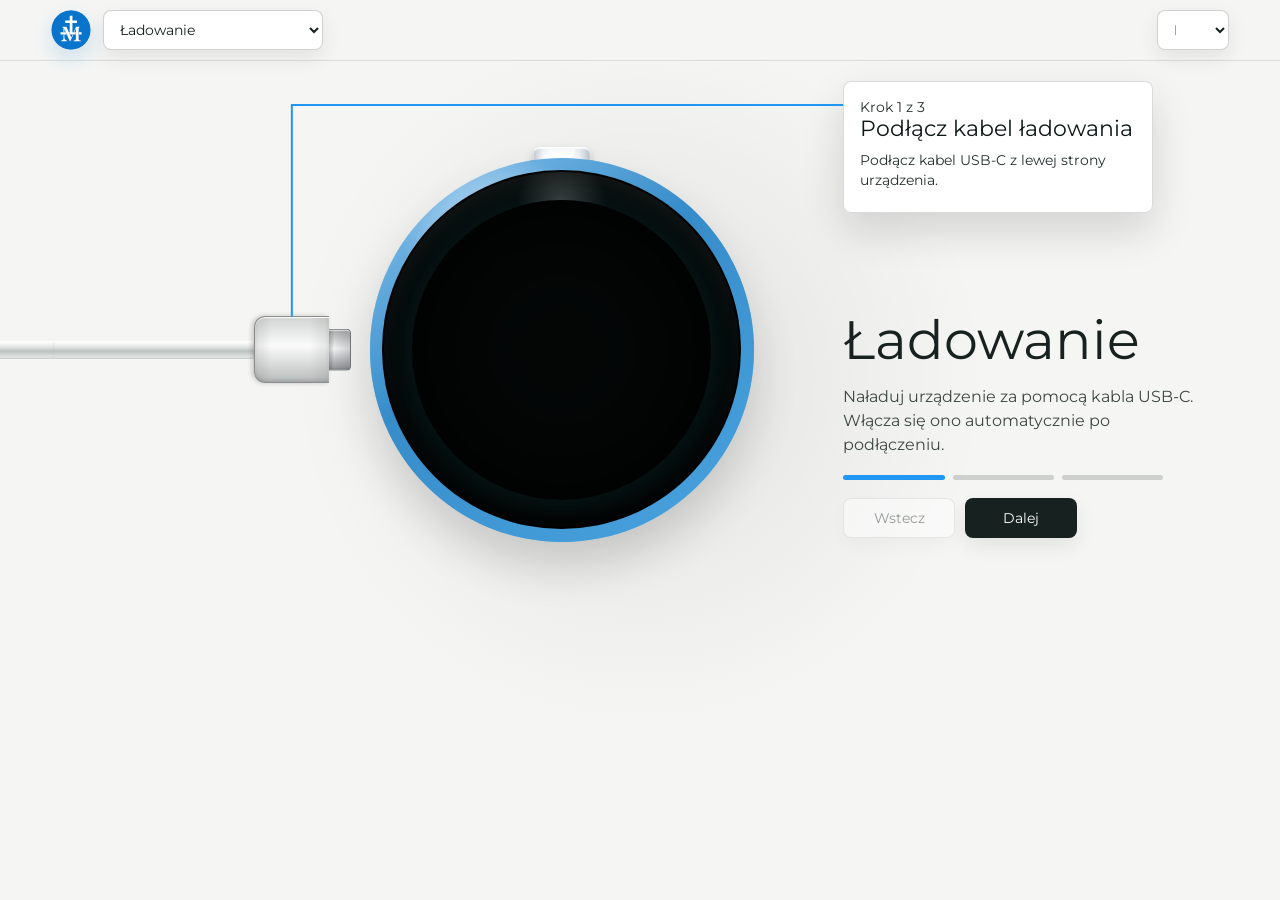
==== commit bcf6bbe7: "Polish mobile howto layout" ====
--- a/howto/011_charging.html
+++ b/howto/011_charging.html
@@ -29,11 +29,35 @@
         display: flex;
         align-items: center;
         justify-content: flex-end;
+        gap: 12px;
         padding: 10px clamp(18px, 4vw, 64px);
         border-bottom: 1px solid rgba(23, 34, 32, 0.12);
         background: rgba(245, 246, 244, 0.9);
         -webkit-backdrop-filter: blur(14px);
         backdrop-filter: blur(14px);
+      }
+
+      .howto-home-link {
+        width: 40px;
+        height: 40px;
+        flex: 0 0 auto;
+        display: grid;
+        place-items: center;
+        border-radius: 50%;
+        box-shadow: 0 8px 20px rgba(9, 116, 204, 0.18);
+      }
+
+      .howto-home-link img {
+        display: block;
+        width: 100%;
+        height: 100%;
+        border-radius: 50%;
+      }
+
+      .howto-selector-control {
+        width: min(220px, calc(100vw - 190px));
+        min-width: 0;
+        flex: 0 1 auto;
       }
 
       .howto-stage {
@@ -58,6 +82,8 @@
         --howto-cross-scale: clamp(0.52, calc(var(--device-size) / 920), 0.68);
         --screen-size: calc(var(--device-size) - (var(--case-padding) * 2) - (var(--bezel-padding) * 2));
         min-height: 100svh;
+        width: 100%;
+        max-width: 100vw;
         padding: clamp(72px, 9svh, 118px) clamp(28px, 6vw, 128px) 32px;
         position: relative;
         display: grid;
@@ -98,6 +124,7 @@
         justify-self: start;
         width: var(--howto-card-width);
         max-width: 100%;
+        min-width: 0;
         min-height: 132px;
         padding: 15px 16px 16px;
         border: 1px solid rgba(23, 34, 32, 0.16);
@@ -149,7 +176,9 @@
         display: grid;
         justify-self: start;
         margin-top: 232px;
+        width: min(360px, 100%);
         max-width: 360px;
+        min-width: 0;
         gap: 18px;
         color: #172220;
         grid-area: side;
@@ -227,7 +256,7 @@
 
       .howto-progress {
         display: grid;
-        grid-template-columns: repeat(5, 1fr);
+        grid-template-columns: repeat(var(--howto-progress-count, 5), 1fr);
         gap: 8px;
         width: min(320px, 100%);
       }
@@ -444,7 +473,7 @@
           --howto-card-width: min(480px, 100%);
           --howto-card-height: 176px;
           padding-top: clamp(60px, 8svh, 90px);
-          grid-template-columns: 1fr;
+          grid-template-columns: minmax(0, 1fr);
           grid-template-rows: auto auto auto;
           grid-template-areas:
             "card"
@@ -496,28 +525,46 @@
 
       @media (max-width: 620px) {
         .howto-stage {
-          --device-size: min(52vw, clamp(170px, 33svh, 280px));
+          --device-size: min(50vw, clamp(136px, 25svh, 230px));
           --case-padding: clamp(6px, calc(var(--device-size) * 0.033), 20px);
           --bezel-padding: clamp(11px, calc(var(--device-size) * 0.077), 48px);
-          --charge-head-width: clamp(54px, calc(var(--device-size) * 0.195), 86px);
-          --charge-head-height: clamp(47px, calc(var(--device-size) * 0.174), 76px);
-          --charge-wire-width: clamp(106px, calc(var(--device-size) * 0.5), 180px);
+          --charge-head-width: clamp(36px, calc(var(--device-size) * 0.195), 60px);
+          --charge-head-height: clamp(32px, calc(var(--device-size) * 0.174), 54px);
+          --charge-wire-width: clamp(76px, calc(var(--device-size) * 0.45), 130px);
           --howto-card-width: min(480px, 100%);
-          --howto-card-height: 184px;
-          padding: clamp(76px, 10svh, 96px) clamp(8px, 2.5vw, 16px) 18px;
+          --howto-card-height: clamp(116px, 22svh, 148px);
+          padding: clamp(58px, 8svh, 76px) clamp(8px, 2.5vw, 16px) 10px;
+          gap: clamp(8px, 1.8svh, 16px);
         }
 
         .howto-device-wrap {
-          transform: translateX(clamp(-30px, -7vw, -16px));
+          padding-top: calc(var(--device-size) * 0.14);
+          transform: none;
+        }
+
+        .usbc-wire::before {
+          width: clamp(18px, 10vw, 44px);
         }
 
         .howto-header {
-          min-height: 56px;
+          min-height: 48px;
+          gap: 10px;
+          padding-block: 6px;
           padding-inline: 14px;
         }
 
+        .howto-home-link {
+          width: 34px;
+          height: 34px;
+        }
+
+        .howto-selector-control {
+          width: min(170px, calc(100vw - 167px));
+        }
+
         .howto-language {
-          width: 100%;
+          width: auto;
+          flex: 0 0 auto;
           justify-content: flex-end;
         }
 
@@ -526,28 +573,85 @@
         }
 
         .howto-card h1 {
-          font-size: 19px;
+          margin-bottom: 6px;
+          font-size: clamp(16px, 4.8vw, 19px);
+        }
+
+        .howto-card {
+          padding: 10px 12px;
+        }
+
+        .howto-step-kicker {
+          margin-bottom: 5px;
+          font-size: 11px;
+        }
+
+        .howto-card p {
+          font-size: 12px;
+          line-height: 1.32;
         }
 
         .howto-panel {
-          gap: 14px;
+          gap: 8px;
         }
 
         .howto-panel h2 {
-          font-size: clamp(25px, 9vw, 34px);
+          font-size: clamp(21px, 7.2vw, 29px);
         }
 
         .howto-panel p {
-          font-size: 14px;
+          font-size: 12px;
+          line-height: 1.32;
         }
 
         .howto-controls {
           width: 100%;
+          gap: 8px;
         }
 
         .howto-controls button {
+          height: 34px;
           flex: 1 1 130px;
           min-width: 0;
+          font-size: 13px;
+        }
+
+        .howto-progress {
+          gap: 6px;
+          justify-self: center;
+          width: min(calc(var(--howto-progress-count, 5) * 58px), 100%);
+        }
+
+        .howto-progress span {
+          height: 4px;
+        }
+      }
+
+      @media (max-width: 340px), (max-height: 700px) and (orientation: portrait) {
+        .howto-stage {
+          --device-size: min(45vw, clamp(124px, 22svh, 200px));
+          --charge-head-width: clamp(32px, calc(var(--device-size) * 0.18), 48px);
+          --charge-head-height: clamp(28px, calc(var(--device-size) * 0.16), 44px);
+          --charge-wire-width: clamp(62px, calc(var(--device-size) * 0.39), 100px);
+          --howto-card-height: 112px;
+        }
+
+        .howto-card h1 {
+          font-size: 15px;
+        }
+
+        .howto-card p,
+        .howto-panel p {
+          font-size: 11px;
+          line-height: 1.26;
+        }
+
+        .howto-panel h2 {
+          font-size: clamp(19px, 6.5vw, 25px);
+        }
+
+        .howto-controls button {
+          height: 32px;
         }
       }
 
@@ -585,6 +689,9 @@
   </head>
   <body>
     <header class="howto-header">
+      <a class="howto-home-link" href="https://drlechk.github.io/smartrosary/" aria-label="SmartRosary website">
+        <img src="../smartrosary-logo.svg" alt="SmartRosary" />
+      </a>
       <select id="howto-selector" class="howto-selector-control" style="height: 40px; padding: 0 12px; border: 1px solid rgba(23, 34, 32, 0.2); border-radius: 8px; background: #fff; color: #172220; font: inherit; font-size: 14px; cursor: pointer; margin-right: auto; box-shadow: 0 8px 20px rgba(0, 0, 0, 0.08);">
         <option value="010_onoff.html"></option>
         <option value="011_charging.html"></option>
@@ -592,13 +699,12 @@
       </select>
       <label class="howto-language" for="howto-language-control">
         <span id="howto-language-label" style="display: none;"></span>
-        <select id="howto-language-control" style="width: 85px;">
+        <select id="howto-language-control" style="width: 72px;">
           <option value="pl">PL</option>
           <option value="de">DE</option>
           <option value="en">EN</option>
           <option value="es">ES</option>
           <option value="fr">FR</option>
-          <option value="la" disabled>LA</option>
           <option value="pt">PT</option>
         </select>
       </label>
@@ -646,7 +752,6 @@
             <option value="de">Deutsch</option>
             <option value="es">Español</option>
             <option value="fr">Français</option>
-            <option value="la">Latin</option>
             <option value="pt">Português</option>
           </select>
         </label>
@@ -1105,6 +1210,7 @@
 
         function renderProgressDots() {
           progressWrap.innerHTML = "";
+          progressWrap.style.setProperty("--howto-progress-count", String(steps.length));
           steps.forEach(() => {
             progressWrap.appendChild(document.createElement("span"));
           });
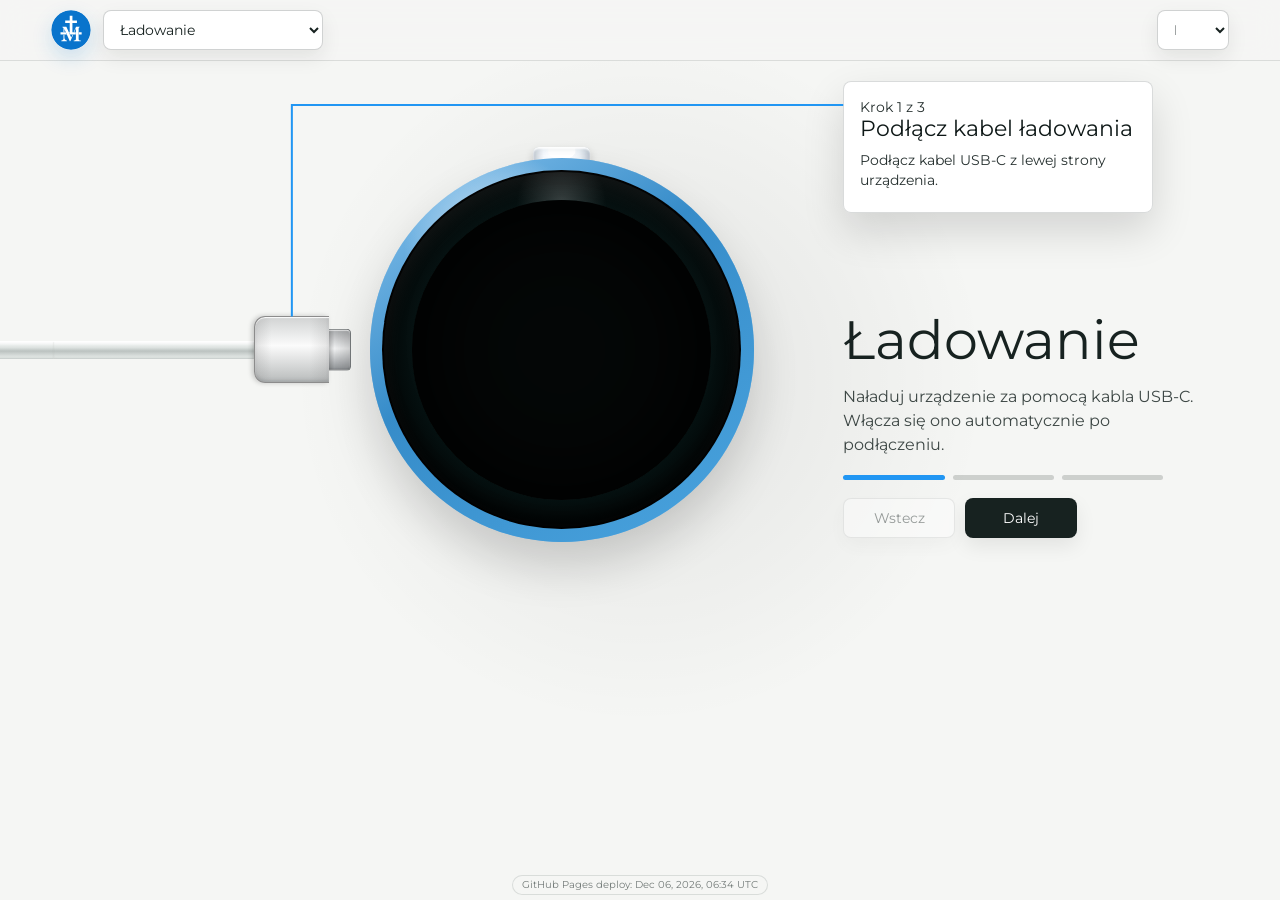
==== commit 7ba9f3fa: "Show deploy time in howto footer" ====
--- a/howto/011_charging.html
+++ b/howto/011_charging.html
@@ -1442,5 +1442,6 @@
         window.addEventListener("resize", updateConnector);
       })();
     </script>
+    <script src="deploy-footer.js"></script>
   </body>
 </html>
--- a/styles.css
+++ b/styles.css
@@ -1731,6 +1731,28 @@
   filter: blur(10px);
 }
 
+.deploy-footer {
+  position: fixed;
+  left: 50%;
+  bottom: max(5px, env(safe-area-inset-bottom));
+  z-index: 45;
+  max-width: calc(100vw - 28px);
+  transform: translateX(-50%);
+  padding: 3px 9px;
+  overflow: hidden;
+  border: 1px solid rgba(23, 34, 32, 0.12);
+  border-radius: 999px;
+  background: rgba(245, 246, 244, 0.78);
+  -webkit-backdrop-filter: blur(12px);
+  backdrop-filter: blur(12px);
+  color: rgba(23, 34, 32, 0.58);
+  font-size: 10px;
+  line-height: 1.25;
+  text-overflow: ellipsis;
+  white-space: nowrap;
+  pointer-events: none;
+}
+
 
 @media (max-width: 700px) {
   :root {
@@ -1740,4 +1762,11 @@
   .stage {
     padding: 10px;
   }
-}
+
+  .deploy-footer {
+    bottom: max(4px, env(safe-area-inset-bottom));
+    max-width: calc(100vw - 20px);
+    padding-inline: 7px;
+    font-size: 9px;
+  }
+}
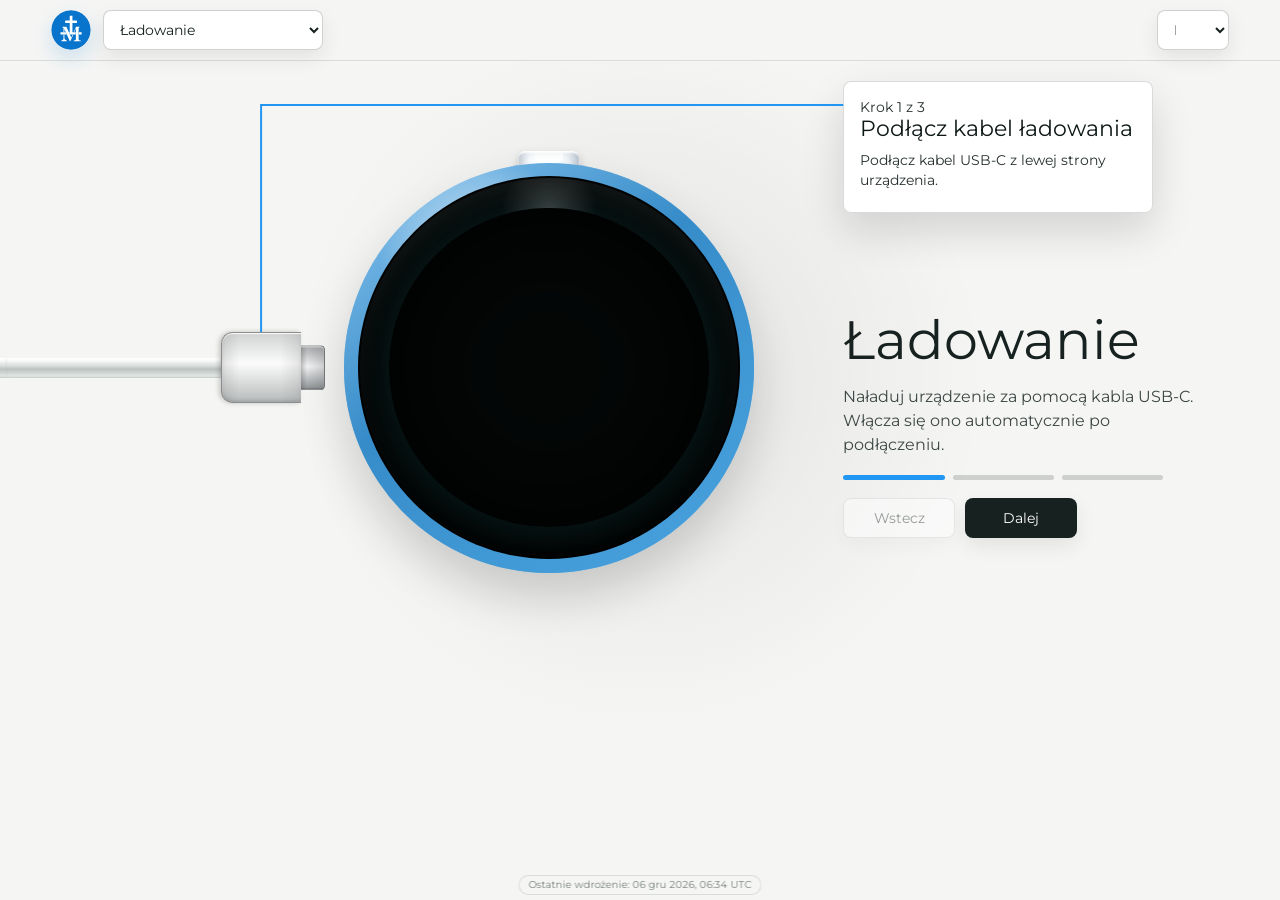
==== commit 0dcac878: "Tune how-to responsive layouts" ====
--- a/howto/011_charging.html
+++ b/howto/011_charging.html
@@ -61,7 +61,7 @@
       }
 
       .howto-stage {
-        --device-size: min(30vw, 410px, calc(100svh - 180px));
+        --device-size: min(32vw, 450px, calc(100svh - 160px));
         --charge-head-width: clamp(56px, calc(var(--device-size) * 0.195), 88px);
         --charge-head-height: clamp(49px, calc(var(--device-size) * 0.174), 78px);
         --charge-metal-width: clamp(17px, calc(var(--device-size) * 0.06), 27px);
@@ -467,7 +467,7 @@
 
       @media (max-width: 920px) {
         .howto-stage {
-          --device-size: min(48vw, clamp(184px, 32svh, 340px));
+          --device-size: min(52vw, clamp(196px, 35svh, 360px));
           --case-padding: clamp(7px, calc(var(--device-size) * 0.033), 20px);
           --bezel-padding: clamp(12px, calc(var(--device-size) * 0.077), 48px);
           --howto-card-width: min(480px, 100%);
@@ -525,7 +525,7 @@
 
       @media (max-width: 620px) {
         .howto-stage {
-          --device-size: min(50vw, clamp(136px, 25svh, 230px));
+          --device-size: min(56vw, clamp(144px, 28svh, 255px));
           --case-padding: clamp(6px, calc(var(--device-size) * 0.033), 20px);
           --bezel-padding: clamp(11px, calc(var(--device-size) * 0.077), 48px);
           --charge-head-width: clamp(36px, calc(var(--device-size) * 0.195), 60px);
@@ -629,7 +629,7 @@
 
       @media (max-width: 340px), (max-height: 700px) and (orientation: portrait) {
         .howto-stage {
-          --device-size: min(45vw, clamp(124px, 22svh, 200px));
+          --device-size: min(50vw, clamp(130px, 24svh, 220px));
           --charge-head-width: clamp(32px, calc(var(--device-size) * 0.18), 48px);
           --charge-head-height: clamp(28px, calc(var(--device-size) * 0.16), 44px);
           --charge-wire-width: clamp(62px, calc(var(--device-size) * 0.39), 100px);
@@ -662,7 +662,7 @@
         }
 
         .howto-stage {
-          --device-size: min(32vw, calc(100svh - 90px));
+          --device-size: min(35vw, calc(100svh - 84px));
           padding-top: 64px;
           grid-template-columns: minmax(220px, calc(var(--device-size) + var(--charge-wire-width) + var(--charge-head-width) + 24px)) minmax(280px, 1fr);
           grid-template-rows: auto 1fr;
--- a/styles.css
+++ b/styles.css
@@ -1634,7 +1634,7 @@
 
 .bead--blue {
   background: var(--lv-light-blue);
-  opacity: 0.6;
+  opacity: 1;
   box-shadow:
     0 0 10px rgba(3, 169, 244, 0.72),
     0 0 18px rgba(3, 169, 244, 0.28);
@@ -1642,7 +1642,7 @@
 
 .bead--red {
   background: var(--lv-red);
-  opacity: 0.6;
+  opacity: 1;
   box-shadow:
     0 0 12px rgba(244, 67, 54, 0.72),
     0 0 20px rgba(244, 67, 54, 0.26);
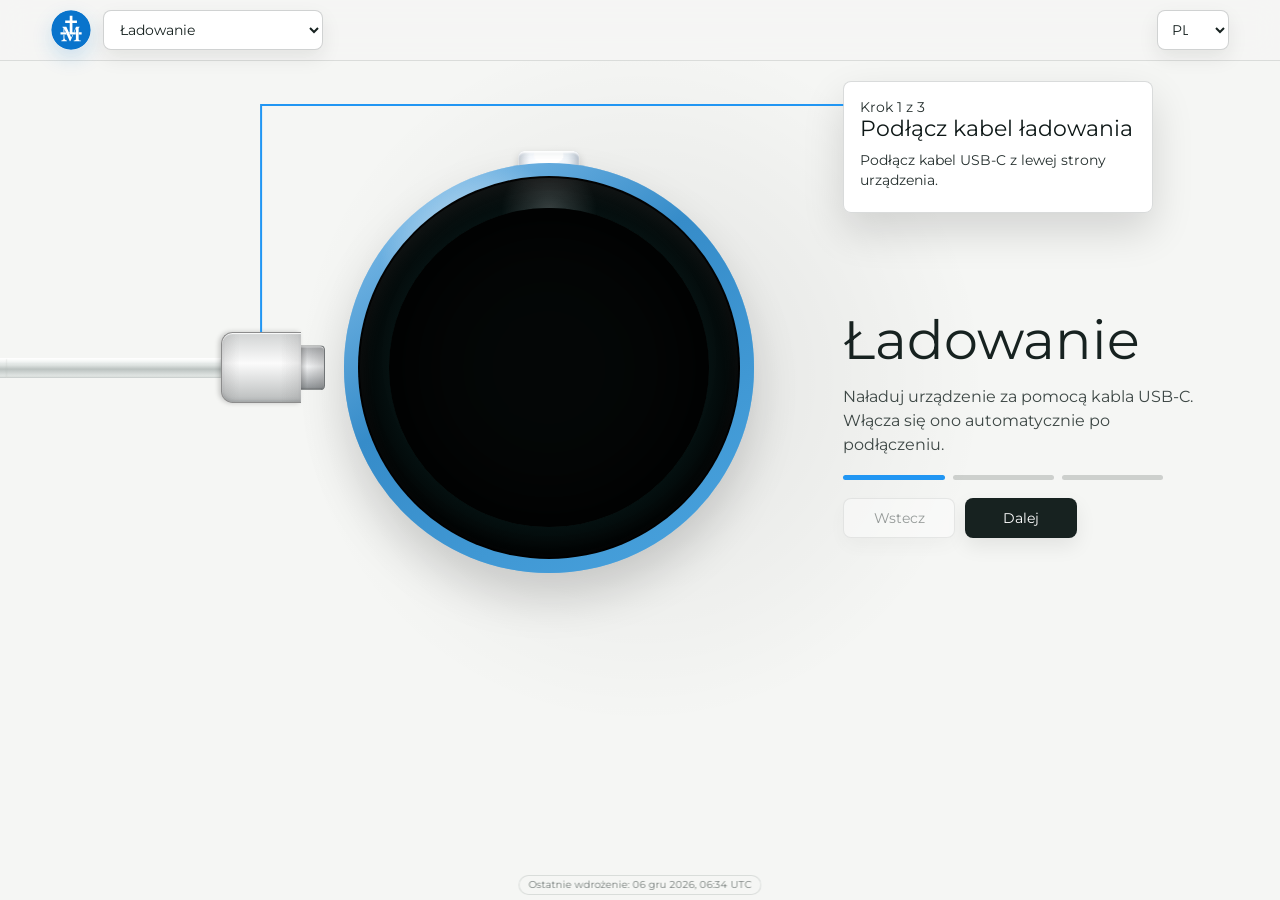
==== commit 6e008d79: "Polish how-to navigation layout" ====
--- a/howto/011_charging.html
+++ b/howto/011_charging.html
@@ -214,7 +214,7 @@
       .howto-language select {
         width: 180px;
         height: 40px;
-        padding: 0 36px 0 12px;
+        padding: 0 24px 0 10px;
         border: 1px solid rgba(23, 34, 32, 0.2);
         border-radius: 8px;
         background: #fff;
@@ -570,6 +570,8 @@
 
         .howto-language select {
           width: min(180px, 65vw);
+          padding-inline: 8px 18px;
+          font-size: 13px;
         }
 
         .howto-card h1 {
--- a/styles.css
+++ b/styles.css
@@ -1132,7 +1132,7 @@
   transform: translate(-50%, -50%);
   overflow: hidden;
   border: calc(var(--screen-size) * 1 / 240) solid rgba(68, 76, 76, 0.98);
-  border-radius: calc(var(--screen-size) * 4 / 240);
+  border-radius: calc(var(--screen-size) * 15 / 240);
   background: rgba(78, 87, 87, 0.84);
   box-shadow:
     0 0 10px rgba(48, 58, 58, 0.36),
@@ -1307,10 +1307,12 @@
 
 .settings__option--first {
   top: calc(var(--screen-size) * 62 / 240);
+  width: calc(var(--screen-size) * 218 / 240);
 }
 
 .settings__option--second {
   top: calc(var(--screen-size) * 141 / 240);
+  width: calc(var(--screen-size) * 218 / 240);
 }
 
 .settings__label {
@@ -1321,6 +1323,11 @@
   text-shadow:
     0 0 4px rgba(255, 255, 255, 0.46),
     0 0 10px rgba(255, 255, 255, 0.26);
+}
+
+.settings__option--first .settings__label,
+.settings__option--second .settings__label {
+  font-size: calc(var(--screen-size) * 15.5 / 240);
 }
 
 .settings__switch {
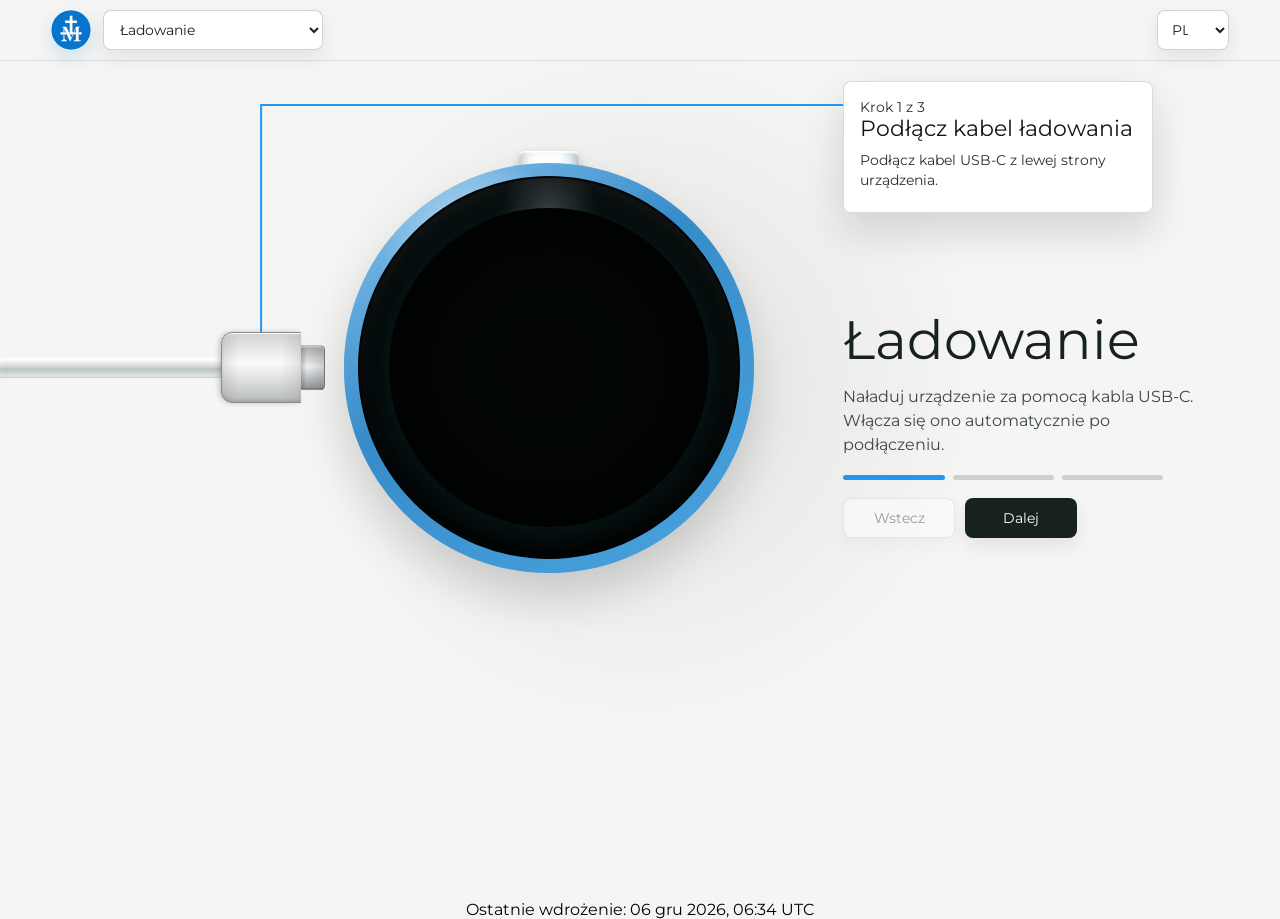
==== commit 52268938: "Add datetime settings tile to howto" ====
--- a/howto/011_charging.html
+++ b/howto/011_charging.html
@@ -698,6 +698,7 @@
         <option value="010_onoff.html"></option>
         <option value="011_charging.html"></option>
         <option value="020_nav.html"></option>
+        <option value="030_praying.html"></option>
       </select>
       <label class="howto-language" for="howto-language-control">
         <span id="howto-language-label" style="display: none;"></span>
@@ -733,6 +734,7 @@
             <option value="settings5">Settings5</option>
             <option value="settings6">Settings6</option>
             <option value="settings7">Settings7</option>
+            <option value="datetime">Datetime</option>
             <option value="fwupdate">FWUpdate</option>
           </select>
         </label>
@@ -847,8 +849,8 @@
           </select>
         </label>
         <label class="opacity-control">
-          <span>Opacity <output id="background-opacity-output">50%</output></span>
-          <input id="background-opacity-control" type="range" min="0" max="100" step="1" value="50" />
+          <span>Opacity <output id="background-opacity-output">30%</output></span>
+          <input id="background-opacity-control" type="range" min="0" max="100" step="1" value="30" />
         </label>
         <button id="download-svg" class="download-btn" type="button">Download SVG</button>
       </form>
@@ -914,7 +916,7 @@
             </div>
 
             <div class="screen-panel mysteries-view mysteries" data-screen="mysteries" aria-hidden="true">
-              <h1 class="mysteries__title" id="mysteries-title">Tajemnice</h1>
+              <h1 class="mysteries__title" id="mysteries-title"></h1>
               <div class="mysteries__menu" role="list">
                 <div class="mysteries__row mysteries__row--empty" id="mystery-row-empty" role="listitem">-</div>
                 <div class="mysteries__row mysteries__row--selected" id="mystery-row-primary" role="listitem">radosne (pon./so.)</div>
@@ -987,7 +989,7 @@
             </div>
 
             <div class="screen-panel settings-view settings" data-screen="settings1" aria-hidden="true">
-              <div class="settings__num" id="settings-num">1/7</div>
+              <div class="settings__num" id="settings-num">1/8</div>
               <h1 class="settings__title" id="settings-title">Ustawienia</h1>
               <div class="settings__option settings__option--first">
                 <div class="settings__label" id="settings-option-selected">Rozpocznij różaniec z wybraną Tajemnicą</div>
@@ -1000,7 +1002,7 @@
             </div>
 
             <div class="screen-panel settings2-view settings" data-screen="settings2" aria-hidden="true">
-              <div class="settings__num" id="settings2-num">2/7</div>
+              <div class="settings__num" id="settings2-num">2/8</div>
               <h1 class="settings__title" id="settings2-title">Ustawienia</h1>
               <div class="settings__option settings__option--single">
                 <div class="settings__label" id="settings2-option-haptic">Haptyczna informacja zwrotna (wibracja)</div>
@@ -1009,7 +1011,7 @@
             </div>
 
             <div class="screen-panel settings3-view settings" data-screen="settings3" aria-hidden="true">
-              <div class="settings__num" id="settings3-num">3/7</div>
+              <div class="settings__num" id="settings3-num">4/8</div>
               <h1 class="settings__title" id="settings3-title">Ustawienia</h1>
               <div class="settings__option settings__option--single">
                 <div class="settings__label" id="settings3-option-brightness">Jasność ekranu</div>
@@ -1023,7 +1025,7 @@
             </div>
 
             <div class="screen-panel settings4-view settings" data-screen="settings4" aria-hidden="true">
-              <div class="settings__num" id="settings4-num">4/7</div>
+              <div class="settings__num" id="settings4-num">6/8</div>
               <h1 class="settings__title" id="settings4-title">Ustawienia</h1>
               <div class="settings__option settings__option--single">
                 <div class="settings__label" id="settings4-option-tap-brightness">Jasność tapety</div>
@@ -1037,7 +1039,7 @@
             </div>
 
             <div class="screen-panel settings5-view settings" data-screen="settings5" aria-hidden="true">
-              <div class="settings__num" id="settings5-num">5/7</div>
+              <div class="settings__num" id="settings5-num">7/8</div>
               <h1 class="settings__title" id="settings5-title">Ustawienia</h1>
               <div class="settings__option settings__option--single">
                 <div class="settings__label" id="settings5-option-orientation">Orientacja ekranu</div>
@@ -1050,7 +1052,7 @@
             </div>
 
             <div class="screen-panel settings6-view settings" data-screen="settings6" aria-hidden="true">
-              <div class="settings__num" id="settings6-num">6/7</div>
+              <div class="settings__num" id="settings6-num">3/8</div>
               <h1 class="settings__title" id="settings6-title">Ustawienia</h1>
               <div class="settings__option settings__option--single">
                 <div class="settings__label" id="settings6-option-shutdown">Auto wyłączenie</div>
@@ -1068,6 +1070,54 @@
                 <rect width="40" height="40" fill="#fff"></rect>
               </svg>
               <div class="settings__qr-more" id="settings7-more">v1.28 · pl v1.0</div>
+            </div>
+
+            <div class="screen-panel datetime-view settings" data-screen="datetime" aria-hidden="true">
+              <div class="settings__num" id="datetime-num">5/8</div>
+              <h1 class="settings__title datetime__title" id="datetime-title">Ustawienia</h1>
+              <div class="settings__subtitle datetime__subtitle" id="datetime-subtitle">Data/czas</div>
+
+              <!-- Time Rollers (y: 88) -->
+              <div class="mystery__roller datetime__roller datetime__roller--hour" role="list">
+                <div class="mystery__row" role="listitem"><span>17</span></div>
+                <div class="mystery__row mystery__row--selected" role="listitem"><span>18</span></div>
+                <div class="mystery__row" role="listitem"><span>19</span></div>
+              </div>
+              <div class="datetime__sep datetime__sep--time-left">:</div>
+
+              <div class="mystery__roller datetime__roller datetime__roller--minute" role="list">
+                <div class="mystery__row" role="listitem"><span>24</span></div>
+                <div class="mystery__row mystery__row--selected" role="listitem"><span>25</span></div>
+                <div class="mystery__row" role="listitem"><span>26</span></div>
+              </div>
+              <div class="datetime__sep datetime__sep--time-right">:</div>
+
+              <div class="mystery__roller datetime__roller datetime__roller--second" role="list">
+                <div class="mystery__row" role="listitem"><span>08</span></div>
+                <div class="mystery__row mystery__row--selected" role="listitem"><span>09</span></div>
+                <div class="mystery__row" role="listitem"><span>10</span></div>
+              </div>
+
+              <!-- Date Rollers (y: 138) -->
+              <div class="mystery__roller datetime__roller datetime__roller--day" role="list">
+                <div class="mystery__row" role="listitem"><span>06</span></div>
+                <div class="mystery__row mystery__row--selected" role="listitem"><span>07</span></div>
+                <div class="mystery__row" role="listitem"><span>08</span></div>
+              </div>
+              <div class="datetime__sep datetime__sep--date-left">.</div>
+
+              <div class="mystery__roller datetime__roller datetime__roller--month" role="list">
+                <div class="mystery__row" role="listitem"><span>17</span></div>
+                <div class="mystery__row mystery__row--selected" role="listitem"><span>18</span></div>
+                <div class="mystery__row" role="listitem"><span>19</span></div>
+              </div>
+              <div class="datetime__sep datetime__sep--date-right">.</div>
+
+              <div class="mystery__roller datetime__roller datetime__roller--year" role="list">
+                <div class="mystery__row" role="listitem"><span>2025</span></div>
+                <div class="mystery__row mystery__row--selected" role="listitem"><span>2026</span></div>
+                <div class="mystery__row" role="listitem"><span>2027</span></div>
+              </div>
             </div>
 
             <div class="screen-panel fwupdate-view fwupdate" data-screen="fwupdate" aria-hidden="true">
@@ -1160,6 +1210,9 @@
         const bleControl = document.getElementById("ble-control");
         const backgroundControl = document.getElementById("background-control");
         const backgroundOpacityControl = document.getElementById("background-opacity-control");
+        const mysteriesSelectionControl = document.getElementById("mysteries-selection-control");
+        const mysteriesTitle = document.getElementById("mysteries-title");
+        const rosaryMysteryTitle = document.getElementById("rosary-mystery-title");
         function normalizeChargingSteps(sourceSteps) {
           const [plugStep, startupStep, chargingStep, unplugStep] = sourceSteps;
           const rosaryChargingStep = chargingStep ?? startupStep;
@@ -1202,9 +1255,11 @@
             howtoSelector.options[0].textContent = (dict.tutorials.onoff && dict.tutorials.onoff.panelTitle) || "Power on and off";
             howtoSelector.options[1].textContent = (dict.tutorials.charging && dict.tutorials.charging.panelTitle) || "Charging";
             howtoSelector.options[2].textContent = (dict.tutorials.nav && dict.tutorials.nav.panelTitle) || "Navigation";
+            howtoSelector.options[3].textContent = (dict.tutorials.praying && dict.tutorials.praying.panelTitle) || "Praying";
           }
           if (languageLabel) languageLabel.textContent = common.language;
           languageSelect.value = language;
+          syncDeviceLanguage();
           prev.textContent = common.previous;
           next.textContent = common.next;
           renderProgressDots();
@@ -1244,27 +1299,58 @@
           control.dispatchEvent(new Event(eventName, { bubbles: true }));
         }
 
-        function setChargingWallpaper(opacity = 50) {
+        function syncDeviceLanguage() {
+          mockupLanguageControl.value = language;
+          dispatch(mockupLanguageControl, "change");
+          syncMysteriesTileTitle();
+          syncRosaryMysteryTitle();
+        }
+
+        function getDeviceLangEntry(namespace, key) {
+          const fixture = (window.SMARTROSARY_LANG_FIXTURES || []).find((item) => item.code === language)
+            || (window.SMARTROSARY_LANG_FIXTURES || []).find((item) => item.code === "en")
+            || (window.SMARTROSARY_LANG_FIXTURES || [])[0];
+          const titleEntry = fixture?.state?.entries?.find((entry) => entry.namespace === namespace && entry.key === key);
+
+          return titleEntry?.value || "";
+        }
+
+        function getDeviceMysteryTitle(index) {
+          return getDeviceLangEntry("mysteries", `mT${index}`);
+        }
+
+        function syncMysteriesTileTitle() {
+          if (mysteriesTitle) mysteriesTitle.textContent = getDeviceLangEntry("lang", "l001") || "Mysteries";
+        }
+
+        function syncRosaryMysteryTitle() {
+          const selectedIndex = Math.min(Number(mysteriesSelectionControl?.value) || 0, 5);
+
+          if (rosaryMysteryTitle) rosaryMysteryTitle.textContent = getDeviceMysteryTitle(selectedIndex);
+        }
+
+        function setChargingWallpaper(opacity = 30) {
           backgroundControl.value = "pmkdus";
           backgroundOpacityControl.value = String(opacity);
           screenBg.style.backgroundImage = 'url("../bg/pmkdus.png")';
           screenBg.style.opacity = String(opacity / 100);
         }
 
-        function prepareMockup(backgroundOpacity = 50) {
+        function prepareMockup(backgroundOpacity = 30) {
           browserTimeControl.value = "on";
           dispatch(browserTimeControl, "change");
           bleControl.value = "off";
           dispatch(bleControl, "change");
           document.querySelector(".bluetooth")?.classList.add("bluetooth--off");
-          mockupLanguageControl.value = language;
-          dispatch(mockupLanguageControl, "change");
+          syncDeviceLanguage();
           viewControl.value = "rosary";
           dispatch(viewControl, "change");
           setChargingWallpaper(backgroundOpacity);
           dispatch(backgroundControl, "change");
           dispatch(backgroundOpacityControl, "input");
           setChargingWallpaper(backgroundOpacity);
+          syncMysteriesTileTitle();
+          syncRosaryMysteryTitle();
         }
 
         function renderStep(index) {
@@ -1293,7 +1379,7 @@
             }
           });
 
-          prepareMockup(step.booting ? 100 : 50);
+          prepareMockup(step.booting ? 100 : 30);
           device.classList.toggle("device--off", Boolean(step.off));
           device.classList.toggle("device--booting", Boolean(step.booting));
           device.classList.toggle("device--charging", Boolean(step.charging));
@@ -1309,9 +1395,9 @@
               if (currentStep !== index) return;
 
               device.classList.remove("device--booting");
-              setChargingWallpaper(50);
+              setChargingWallpaper(30);
               dispatch(backgroundOpacityControl, "input");
-              setChargingWallpaper(50);
+              setChargingWallpaper(30);
               bootSequenceTimer = null;
             }, 2000);
           }
@@ -1339,7 +1425,7 @@
           renderStep(Math.min(steps.length - 1, currentStep + 1));
         });
 
-        
+
         const howtoSelector = document.getElementById("howto-selector");
         if (howtoSelector) {
           howtoSelector.value = "011_charging.html";
@@ -1355,7 +1441,7 @@
 
         window.addEventListener("resize", updateConnector);
 
-        
+
         function buildBeads() {
           const beads = document.getElementById("beads");
           if (!beads) return;
--- a/styles.css
+++ b/styles.css
@@ -579,7 +579,7 @@
   background: #55e4ff;
 
   border-radius: 999px;
-  
+
 
   /* subtle LED lens effect */
   box-shadow:
@@ -730,7 +730,7 @@
   color: var(--lv-blue);
   font-size: calc(var(--screen-size) * 24 / 240);
   font-weight: 400;
-  letter-spacing: -0.02em;
+  letter-spacing: 0;
   line-height: 1;
   text-shadow:
     0 0 5px rgba(33, 150, 243, 0.76),
@@ -1132,7 +1132,7 @@
   transform: translate(-50%, -50%);
   overflow: hidden;
   border: calc(var(--screen-size) * 1 / 240) solid rgba(68, 76, 76, 0.98);
-  border-radius: calc(var(--screen-size) * 15 / 240);
+  border-radius: calc(var(--screen-size) * 4 / 240);
   background: rgba(78, 87, 87, 0.84);
   box-shadow:
     0 0 10px rgba(48, 58, 58, 0.36),
@@ -1285,11 +1285,27 @@
   color: var(--lv-blue);
   font-size: calc(var(--screen-size) * 24 / 240);
   font-weight: 400;
-  letter-spacing: -0.02em;
+  letter-spacing: 0;
   line-height: 1;
   text-shadow:
     0 0 5px rgba(33, 150, 243, 0.76),
     0 0 12px rgba(33, 150, 243, 0.42);
+}
+
+.settings__subtitle {
+  position: absolute;
+  top: calc(var(--screen-size) * 60 / 240);
+  left: 50%;
+  transform: translateX(-50%);
+  margin: 0;
+  color: rgba(255, 255, 255, 0.96);
+  font-size: calc(var(--screen-size) * 16 / 240);
+  font-weight: 400;
+  line-height: 1.17;
+  text-align: center;
+  text-shadow:
+    0 0 4px rgba(255, 255, 255, 0.46),
+    0 0 10px rgba(255, 255, 255, 0.26);
 }
 
 .settings__option {
@@ -1307,12 +1323,10 @@
 
 .settings__option--first {
   top: calc(var(--screen-size) * 62 / 240);
-  width: calc(var(--screen-size) * 218 / 240);
 }
 
 .settings__option--second {
   top: calc(var(--screen-size) * 141 / 240);
-  width: calc(var(--screen-size) * 218 / 240);
 }
 
 .settings__label {
@@ -1323,11 +1337,6 @@
   text-shadow:
     0 0 4px rgba(255, 255, 255, 0.46),
     0 0 10px rgba(255, 255, 255, 0.26);
-}
-
-.settings__option--first .settings__label,
-.settings__option--second .settings__label {
-  font-size: calc(var(--screen-size) * 15.5 / 240);
 }
 
 .settings__switch {
@@ -1634,14 +1643,15 @@
 }
 
 .bead--current {
-  transform: scale(1.3);
+  outline: max(1px, calc(var(--screen-size) * 1.4 / 240)) solid rgba(255, 255, 255, 0.96);
+  outline-offset: calc(var(--screen-size) * 1.1 / 240);
+  transform: scale(1.24);
   transform-origin: center;
   z-index: 1;
 }
 
 .bead--blue {
   background: var(--lv-light-blue);
-  opacity: 1;
   box-shadow:
     0 0 10px rgba(3, 169, 244, 0.72),
     0 0 18px rgba(3, 169, 244, 0.28);
@@ -1649,115 +1659,53 @@
 
 .bead--red {
   background: var(--lv-red);
-  opacity: 1;
   box-shadow:
     0 0 12px rgba(244, 67, 54, 0.72),
     0 0 20px rgba(244, 67, 54, 0.26);
 }
 
+.bead:not(.bead--active) {
+  filter: saturate(0.68) brightness(0.58);
+}
+
+.bead--blue:not(.bead--active) {
+  box-shadow:
+    0 0 5px rgba(3, 169, 244, 0.34),
+    0 0 10px rgba(3, 169, 244, 0.16);
+}
+
+.bead--red:not(.bead--active) {
+  box-shadow:
+    0 0 6px rgba(244, 67, 54, 0.34),
+    0 0 11px rgba(244, 67, 54, 0.16);
+}
+
+.bead--active {
+  filter: saturate(1.25) brightness(1.12);
+}
+
 .bead--active.bead--blue {
-
-  background: #6ae8ff;
-  opacity: 1.0;
-
-box-shadow:
-  inset 0 1px 1px rgba(255,255,255,.45),
-  inset 0 -1px 2px rgba(0,70,130,.2),
-
-  /* thicker bright rim */
-  0 0 3px rgba(255,255,255,1),
-  0 0 4px rgba(255,255,255,.95),
-  0 0 10px rgba(220,250,255,.9),
-  0 0 12px rgba(160,240,255,.85),
-
-  /* blue glow */
-  0 0 20px rgba(80,220,255,1),
-  0 0 36px rgba(40,180,255,.9),
-  0 0 60px rgba(0,160,255,.75),
-  0 0 90px rgba(0,160,255,.55);
-
-}
-
-.bead--active.bead--blue::after {
-  content: "";
-  position: absolute;
-  inset: -16px;
-  border-radius: 50%;
-  pointer-events: none;
-
-  background:
-    radial-gradient(
-      circle,
-      rgba(80,220,255,.85) 0%,
-      rgba(40,190,255,.65) 20%,
-      rgba(0,170,255,.35) 45%,
-      rgba(0,170,255,.15) 65%,
-      rgba(0,170,255,0) 100%
-    );
-
-  filter: blur(10px);
+  background: rgb(106, 232, 254);
+  filter: none;
+  box-shadow:
+    inset 0 0 0 1px rgba(255, 255, 255, 0.52),
+    0 0 4px rgba(255, 255, 255, 0.68),
+    0 0 11px rgba(3, 169, 244, 0.82),
+    0 0 18px rgba(3, 169, 244, 0.42);
 }
 
 .bead--active.bead--red {
-  background: #ff2a2a;
-  opacity: 1.0;
-box-shadow:
-  inset 0 1px 1px rgba(255,220,220,.25),
-  inset 0 -1px 2px rgba(70,0,0,.2),
-
-  /* saturated red rim */
-  0 0 3px rgba(255,120,120,.95),
-  0 0 6px rgba(255,80,80,.95),
-  0 0 12px rgba(255,40,40,.9),
-  0 0 18px rgba(255,20,20,.85),
-
-  /* red bloom */
-  0 0 24px rgba(255,0,0,1),
-  0 0 40px rgba(255,0,0,.95),
-  0 0 70px rgba(255,0,0,.8),
-  0 0 110px rgba(255,0,0,.6);
-}
-
+  background: #ff3b36;
+  box-shadow:
+    inset 0 0 0 1px rgba(255, 255, 255, 0.4),
+    0 0 4px rgba(255, 255, 255, 0.5),
+    0 0 12px rgba(244, 67, 54, 0.82),
+    0 0 20px rgba(244, 67, 54, 0.42);
+}
+
+.bead--active.bead--blue::after,
 .bead--active.bead--red::after {
-  content: "";
-  position: absolute;
-  inset: -16px;
-  border-radius: 50%;
-  pointer-events: none;
-
-  background:
-    radial-gradient(
-      circle,
-      rgba(255,80,80,.85) 0%,
-      rgba(255,40,40,.65) 20%,
-      rgba(255,0,0,.35) 45%,
-      rgba(255,0,0,.15) 65%,
-      rgba(255,0,0,0) 100%
-    );
-
-  filter: blur(10px);
-}
-
-.deploy-footer {
-  position: fixed;
-  left: 50%;
-  bottom: max(5px, env(safe-area-inset-bottom));
-  z-index: 45;
-  max-width: calc(100vw - 28px);
-  transform: translateX(-50%);
-  padding: 3px 9px;
-  overflow: hidden;
-  border: 1px solid rgba(23, 34, 32, 0.12);
-  border-radius: 999px;
-  background: rgba(245, 246, 244, 0.78);
-  -webkit-backdrop-filter: blur(12px);
-  backdrop-filter: blur(12px);
-  color: rgba(23, 34, 32, 0.58);
-  font-size: 10px;
-  line-height: 1.25;
-  text-overflow: ellipsis;
-  white-space: nowrap;
-  pointer-events: none;
+  content: none;
 }
 
 
@@ -1769,11 +1717,125 @@
   .stage {
     padding: 10px;
   }
-
-  .deploy-footer {
-    bottom: max(4px, env(safe-area-inset-bottom));
-    max-width: calc(100vw - 20px);
-    padding-inline: 7px;
-    font-size: 9px;
-  }
-}
+}
+.datetime__roller::before,
+.datetime__roller::after {
+  content: "▲";
+  position: absolute;
+  left: 50%;
+  transform: translateX(-50%);
+  color: rgba(255, 255, 255, 0.9);
+  font-size: calc(var(--screen-size) * 10 / 240);
+  pointer-events: none;
+  z-index: 10;
+}
+.datetime__roller::before {
+  top: calc(var(--screen-size) * -2 / 240);
+}
+.datetime__roller::after {
+  content: "▼";
+  bottom: calc(var(--screen-size) * -2 / 240);
+}
+
+.datetime__title {
+  font-size: calc(var(--screen-size) * 20 / 240);
+}
+
+.datetime__roller {
+  top: var(--datetime-roller-y);
+  left: calc(50% + var(--datetime-roller-x));
+  width: var(--datetime-roller-width);
+  height: calc(var(--screen-size) * 44 / 240);
+  display: block;
+  transform: translateX(-50%);
+  border-radius: calc(var(--screen-size) * 10 / 240);
+  cursor: default;
+}
+
+.datetime__roller .mystery__row {
+  position: absolute;
+  top: 50%;
+  left: 0;
+  width: 100%;
+  height: calc(var(--screen-size) * 20 / 240);
+  color: transparent;
+  font-size: calc(var(--screen-size) * 20 / 240);
+  line-height: 1;
+  opacity: 0;
+  text-shadow: none;
+  transform: translateY(-50%);
+}
+
+.datetime__roller .mystery__row--selected {
+  height: calc(var(--screen-size) * 24 / 240);
+  color: rgba(255, 255, 255, 0.98);
+  opacity: 1;
+  text-shadow:
+    0 0 4px rgba(255, 255, 255, 0.46),
+    0 0 10px rgba(255, 255, 255, 0.2);
+}
+
+.datetime__roller--hour {
+  --datetime-roller-y: calc(var(--screen-size) * 88 / 240);
+  --datetime-roller-x: calc(var(--screen-size) * -56 / 240);
+  --datetime-roller-width: calc(var(--screen-size) * 48 / 240);
+}
+
+.datetime__roller--minute {
+  --datetime-roller-y: calc(var(--screen-size) * 88 / 240);
+  --datetime-roller-x: 0px;
+  --datetime-roller-width: calc(var(--screen-size) * 48 / 240);
+}
+
+.datetime__roller--second {
+  --datetime-roller-y: calc(var(--screen-size) * 88 / 240);
+  --datetime-roller-x: calc(var(--screen-size) * 56 / 240);
+  --datetime-roller-width: calc(var(--screen-size) * 48 / 240);
+}
+
+.datetime__roller--day {
+  --datetime-roller-y: calc(var(--screen-size) * 138 / 240);
+  --datetime-roller-x: calc(var(--screen-size) * -66 / 240);
+  --datetime-roller-width: calc(var(--screen-size) * 48 / 240);
+}
+
+.datetime__roller--month {
+  --datetime-roller-y: calc(var(--screen-size) * 138 / 240);
+  --datetime-roller-x: calc(var(--screen-size) * -12 / 240);
+  --datetime-roller-width: calc(var(--screen-size) * 48 / 240);
+}
+
+.datetime__roller--year {
+  --datetime-roller-y: calc(var(--screen-size) * 138 / 240);
+  --datetime-roller-x: calc(var(--screen-size) * 57 / 240);
+  --datetime-roller-width: calc(var(--screen-size) * 74 / 240);
+}
+
+.datetime__sep {
+  position: absolute;
+  top: var(--datetime-sep-y);
+  left: calc(50% + var(--datetime-sep-x));
+  color: rgba(255, 255, 255, 0.9);
+  font-size: calc(var(--screen-size) * 20 / 240);
+  transform: translateX(-50%);
+}
+
+.datetime__sep--time-left {
+  --datetime-sep-y: calc(var(--screen-size) * 96 / 240);
+  --datetime-sep-x: calc(var(--screen-size) * -28 / 240);
+}
+
+.datetime__sep--time-right {
+  --datetime-sep-y: calc(var(--screen-size) * 96 / 240);
+  --datetime-sep-x: calc(var(--screen-size) * 28 / 240);
+}
+
+.datetime__sep--date-left {
+  --datetime-sep-y: calc(var(--screen-size) * 146 / 240);
+  --datetime-sep-x: calc(var(--screen-size) * -39 / 240);
+}
+
+.datetime__sep--date-right {
+  --datetime-sep-y: calc(var(--screen-size) * 146 / 240);
+  --datetime-sep-x: calc(var(--screen-size) * 17 / 240);
+}
